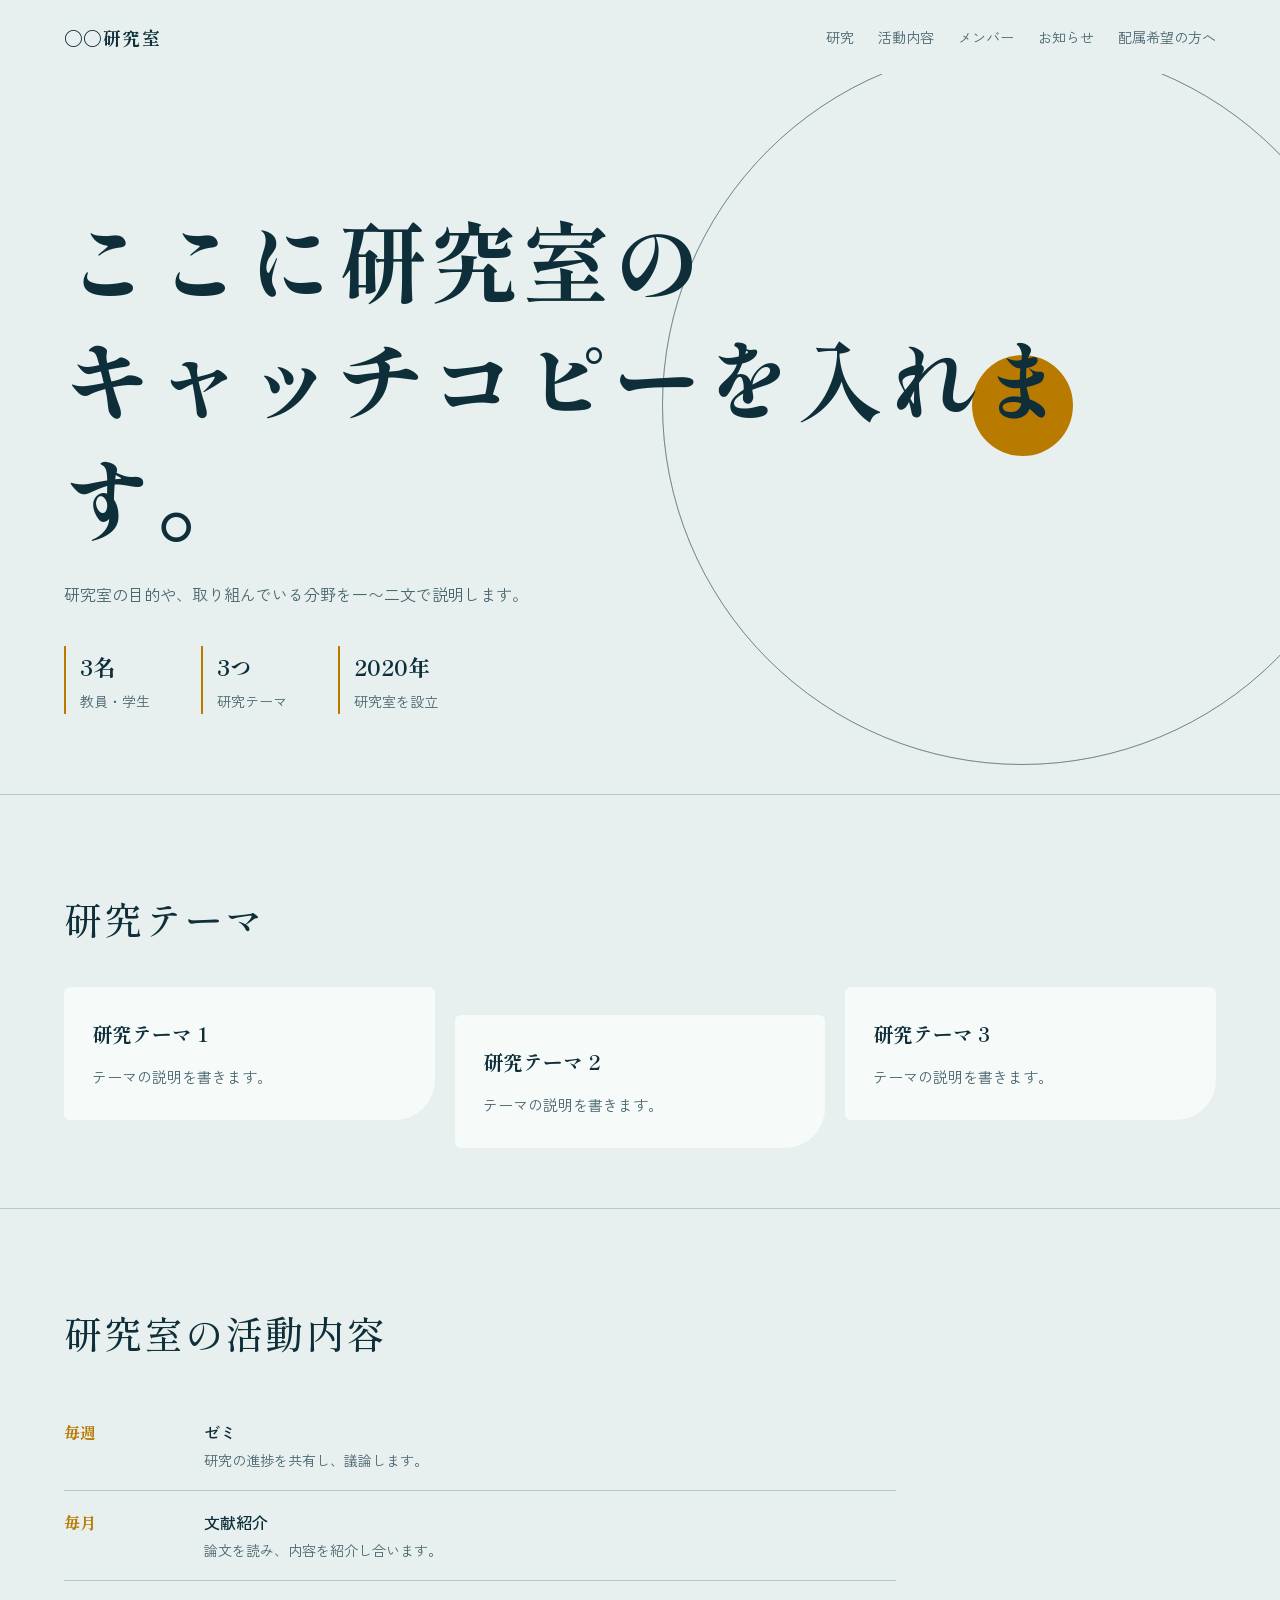
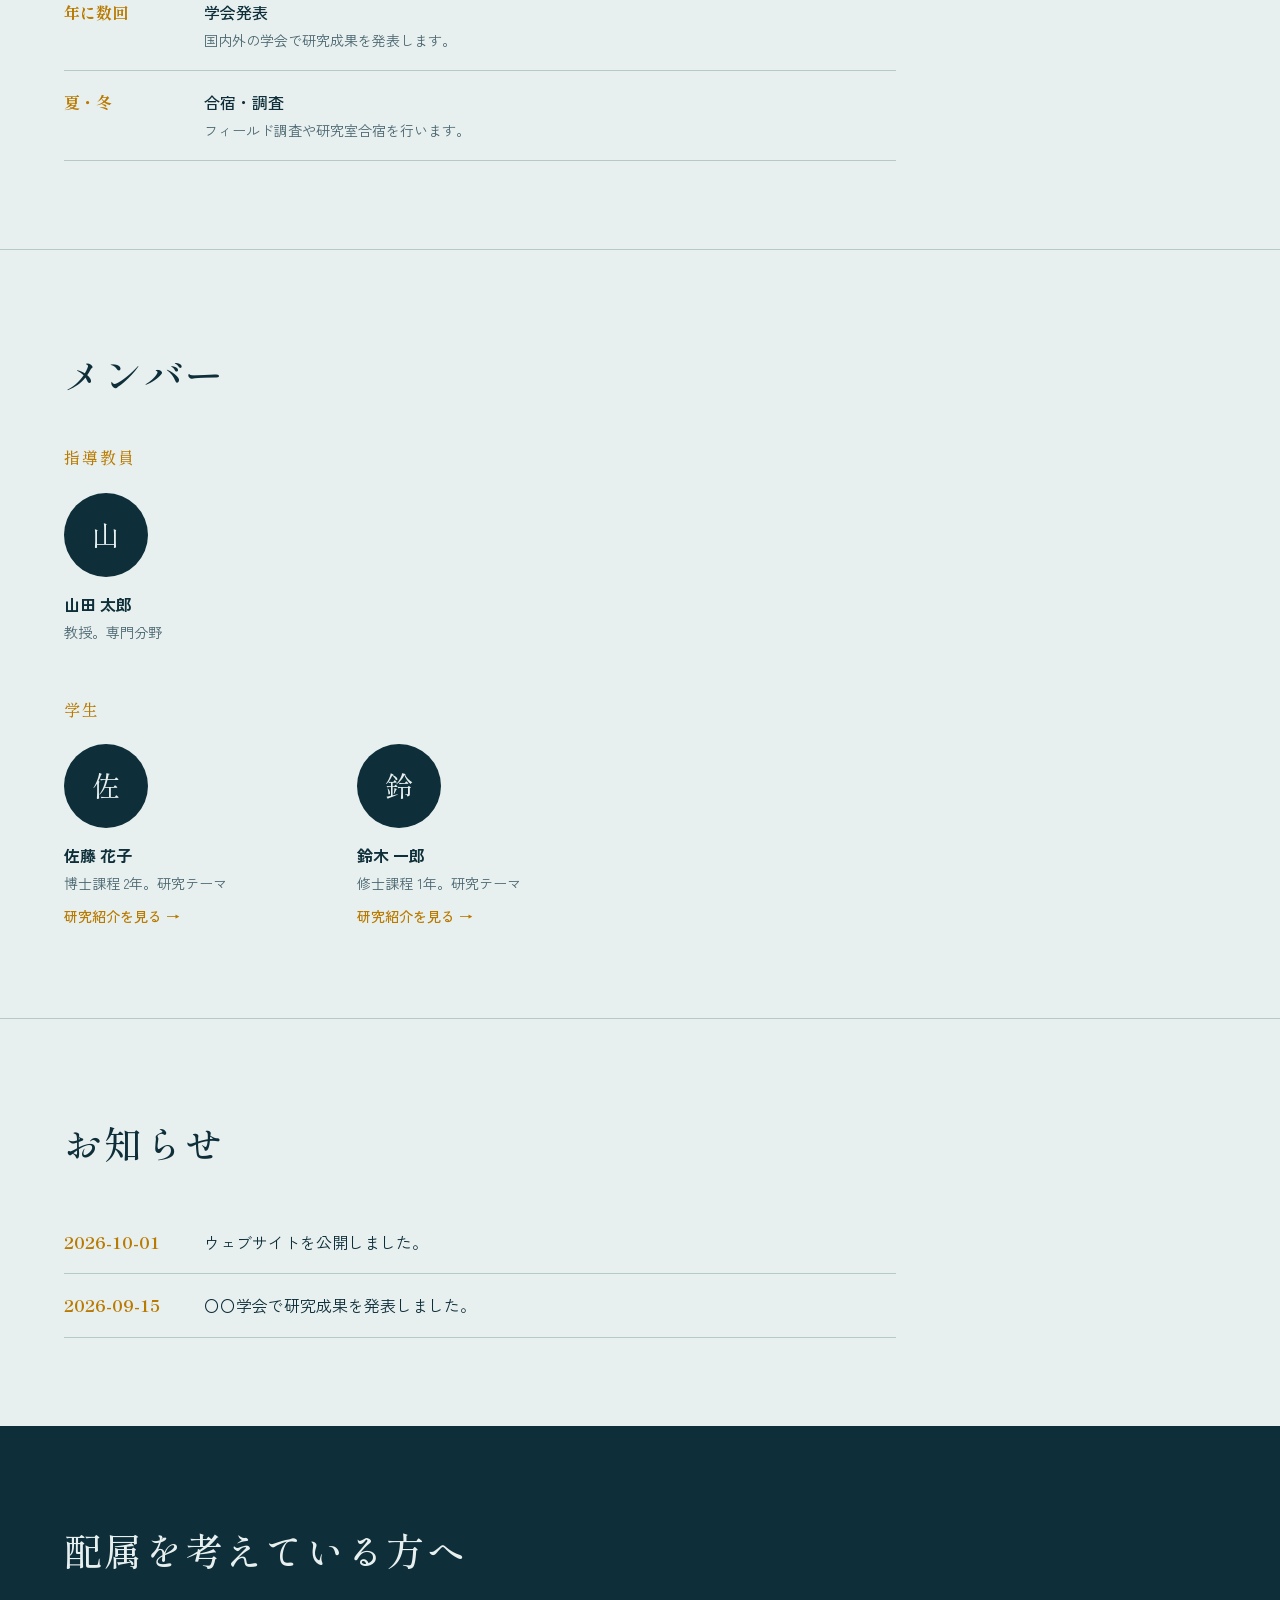
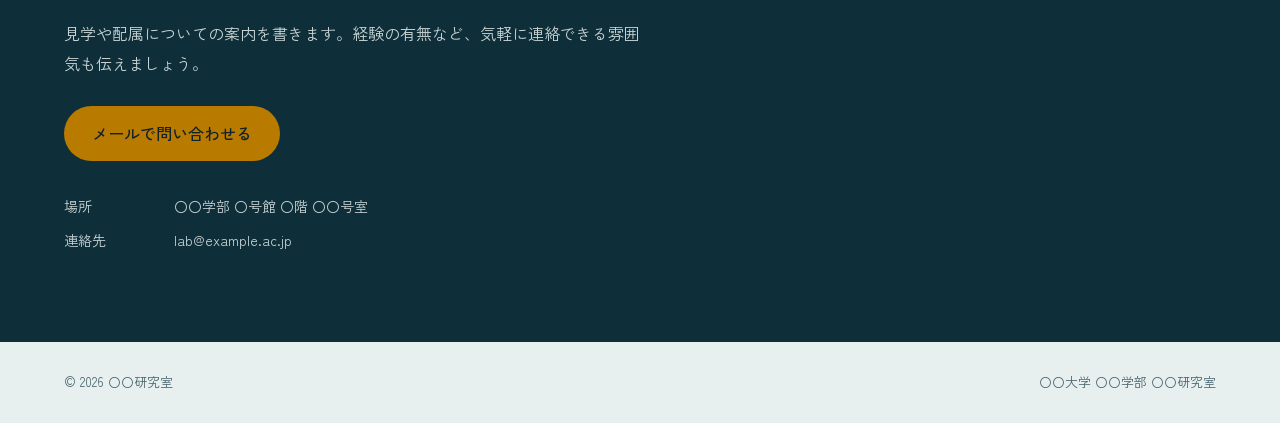
==== index.html @ 53544557 "Add files via upload" ====
<!DOCTYPE html>
<html lang="ja">
<head>
<meta charset="utf-8">
<meta name="viewport" content="width=device-width, initial-scale=1, viewport-fit=cover">
<title>研究紹介</title>
<link rel="stylesheet" href="https://fonts.googleapis.com/css2?family=Shippori+Mincho:wght@500;800&family=Zen+Kaku+Gothic+New:wght@400;500&display=swap">
<link rel="stylesheet" href="style.css">
</head>
<body>
<nav id="site-nav"></nav>
<main id="main"></main>
<footer id="site-footer"></footer>
<script src="site.js"></script>
<script>
/* =====================================================
   トップページの内容。ここを編集してください
   （文中の \n は改行になります）
   ===================================================== */
const HOME = {
  hero: {
    title: "ここに研究室の\nキャッチコピーを入れます。",
    text: "研究室の目的や、取り組んでいる分野を一〜二文で説明します。",
    facts: [   // 数字などの一言紹介（不要なら削除）
      { value: "3名",   label: "教員・学生" },
      { value: "3つ",   label: "研究テーマ" },
      { value: "2020年", label: "研究室を設立" }
    ]
  },

  themes: {
    title: "研究テーマ",
    items: [
      { title: "研究テーマ 1", text: "テーマの説明を書きます。" },
      { title: "研究テーマ 2", text: "テーマの説明を書きます。" },
      { title: "研究テーマ 3", text: "テーマの説明を書きます。" }
    ]
  },

  activities: {
    title: "研究室の活動内容",
    items: [   // when: 頻度や時期 / title: 活動名 / text: 説明（項目は自由に増減できます）
      { when: "毎週",     title: "ゼミ",         text: "研究の進捗を共有し、議論します。" },
      { when: "毎月",     title: "文献紹介",     text: "論文を読み、内容を紹介し合います。" },
      { when: "年に数回", title: "学会発表",     text: "国内外の学会で研究成果を発表します。" },
      { when: "夏・冬",   title: "合宿・調査",   text: "フィールド調査や研究室合宿を行います。" }
    ]
  },

  members: {
    title: "メンバー",
    // 指導教員（研究紹介ページへのリンクなし）
    advisorLabel: "指導教員",
    advisor: { name: "山田 太郎", role: "教授。専門分野", photo: "" },
    // 学生（href の研究紹介ページへ移動できます）
    studentsLabel: "学生",
    students: [
      { name: "佐藤 花子", role: "博士課程 2年。研究テーマ", href: "researcher-1.html", photo: "" },
      { name: "鈴木 一郎", role: "修士課程 1年。研究テーマ", href: "researcher-2.html", photo: "" }
    ]
  },

  newsTitle: "お知らせ",
  news: [
    { date: "2026-10-01", text: "ウェブサイトを公開しました。" },
    { date: "2026-09-15", text: "〇〇学会で研究成果を発表しました。" }
  ],

  join: {
    title: "配属を考えている方へ",
    text: "見学や配属についての案内を書きます。経験の有無など、気軽に連絡できる雰囲気も伝えましょう。",
    button: "メールで問い合わせる",
    email: "lab@example.ac.jp",
    info: [
      { label: "場所",   value: "〇〇学部 〇号館 〇階 〇〇号室" },
      { label: "連絡先", value: "lab@example.ac.jp" }
    ]
  }
};

renderChrome("");
const H = HOME, M = H.members;
const person = (p, link) => el(link ? "a" : "div", link ? { className: "person", href: p.href } : { className: "person" }, [
  avatar(p),
  el("b", { textContent: p.name }),
  p.role,
  link ? el("span", { className: "go", textContent: "研究紹介を見る →" }) : ""
].filter(Boolean));

$("main").append(
  el("header", { className: "hero" }, [
    ripples(),
    el("h1", {}, br(H.hero.title)),
    el("p", { textContent: H.hero.text }),
    el("div", { className: "facts" }, H.hero.facts.map(f =>
      el("div", {}, [el("b", { textContent: f.value }), f.label])))
  ]),
  sec([h2(H.themes.title), el("div", { className: "themes" }, H.themes.items.map(t =>
    el("article", { className: "theme" }, [el("h3", { textContent: t.title }), el("p", { textContent: t.text })])))],
    { id: "research" }),
  sec([h2(H.activities.title), el("ul", { className: "pubs news" }, H.activities.items.map(a =>
    el("li", {}, [
      el("span", { className: "year", textContent: a.when }),
      el("div", {}, [el("b", { textContent: a.title }), a.text ? el("span", { className: "note", textContent: a.text }) : ""])
    ])))],
    { id: "activities" }),
  sec([
    h2(M.title),
    el("h3", { className: "group", textContent: M.advisorLabel }),
    el("div", { className: "people" }, person(M.advisor, false)),
    el("h3", { className: "group", textContent: M.studentsLabel }),
    el("div", { className: "people" }, M.students.map(s => person(s, true)))
  ], { id: "members" }),
  sec([h2(H.newsTitle), el("ul", { className: "pubs news" }, H.news.map(n =>
    el("li", {}, [el("time", { textContent: n.date }), el("div", { textContent: n.text })])))],
    { id: "news" }),
  sec([
    h2(H.join.title),
    el("p", { textContent: H.join.text }),
    el("a", { className: "btn", href: `mailto:${H.join.email}`, textContent: H.join.button }),
    el("dl", {}, H.join.info.flatMap(i => [el("dt", { textContent: i.label }), el("dd", { textContent: i.value })]))
  ], { id: "join", className: "join" })
);
</script>
</body>
</html>
---- style.css ----
/* ===== デザイン設定：色とフォントはここで変更 ===== */
:root{
  --bg:#e8f0ef; --surface:#f6faf9; --ink:#0e2f3a; --muted:#4a6670; --line:#b5c9c7;
  --accent:#b97a00; --deep:#0e2f3a; --onDeep:#e8f0ef; --ring:rgba(14,47,58,.22);
  --serif:"Shippori Mincho","Hiragino Mincho ProN","Yu Mincho",serif;
  --sans:"Zen Kaku Gothic New","Hiragino Sans","Yu Gothic",sans-serif;
  color-scheme:light;
}
@media (prefers-color-scheme:dark){
  :root{--bg:#0a1d25;--surface:#10303b;--ink:#e3eeed;--muted:#97b2b8;--line:#244652;--accent:#f0b840;--deep:#05131a;--onDeep:#e3eeed;--ring:rgba(227,238,237,.2);color-scheme:dark}
}
*{box-sizing:border-box}
html{scroll-behavior:smooth;scroll-padding-top:8px}
body{margin:0;background:var(--bg);color:var(--ink);font-family:var(--sans);line-height:1.9;font-size:16px;-webkit-text-size-adjust:100%}
a{color:inherit}
:focus-visible{outline:2px solid var(--accent);outline-offset:3px}

/* nav */
nav{display:flex;justify-content:space-between;align-items:center;flex-wrap:wrap;gap:8px 24px;padding:20px clamp(20px,5vw,64px);position:relative;z-index:2}
nav .logo{font-family:var(--serif);font-weight:700;font-size:18px;letter-spacing:.08em;text-decoration:none}
nav div{display:flex;gap:24px;font-size:14px;flex-wrap:wrap}
nav div a{text-decoration:none;color:var(--muted)}
nav div a:hover,nav div a[aria-current]{color:var(--ink)}

/* hero */
.hero{position:relative;min-height:80vh;padding:40px clamp(20px,5vw,64px) 80px;display:flex;flex-direction:column;justify-content:flex-end;overflow:hidden}
.ripples{position:absolute;right:-8vw;top:46%;width:min(80vw,720px);aspect-ratio:1;transform:translateY(-50%)}
.ripples i{position:absolute;inset:0;margin:auto;border-radius:50%;border:1.5px solid var(--ring);animation:ring 9s ease-out infinite}
.ripples i:nth-child(2){animation-delay:-3s}
.ripples i:nth-child(3){animation-delay:-6s}
.ripples em{position:absolute;inset:0;margin:auto;width:14%;aspect-ratio:1;border-radius:50%;background:var(--accent)}
@keyframes ring{from{width:12%;height:12%;opacity:1}to{width:100%;height:100%;opacity:0}}
.hero h1{position:relative;font-family:var(--serif);font-weight:800;font-size:clamp(38px,7vw,88px);line-height:1.35;letter-spacing:.04em;margin:0 0 24px;max-width:12em}
.hero p{position:relative;max-width:34em;margin:0;color:var(--muted)}
.facts{display:flex;gap:clamp(20px,4vw,56px);flex-wrap:wrap;margin-top:36px;position:relative}
.facts div{border-left:2px solid var(--accent);padding-left:14px;font-size:14px;color:var(--muted)}
.facts b{display:block;font-family:var(--serif);font-size:22px;color:var(--ink)}

/* sections */
section{padding:88px clamp(20px,5vw,64px);border-top:1px solid var(--line)}
h2{font-family:var(--serif);font-weight:500;font-size:clamp(26px,3.4vw,38px);letter-spacing:.06em;margin:0 0 32px}
h3.group{font-family:var(--serif);font-weight:500;font-size:16px;letter-spacing:.12em;color:var(--accent);margin:0 0 20px}
h3.group:not(:first-of-type){margin-top:48px}
.text{max-width:52em}
.text p{max-width:40em;margin:0 0 1em}

.themes{display:grid;grid-template-columns:repeat(3,1fr);gap:20px}
.theme{background:var(--surface);padding:28px;border-radius:6px 6px 40px 6px}
.theme h3{font-family:var(--serif);font-size:20px;margin:0 0 10px}
.theme p{margin:0;color:var(--muted);font-size:15px}
.theme img{display:block;max-width:100%;margin-top:16px;border-radius:4px}
.themes .theme:nth-child(3n+2){transform:translateY(28px)}
.themes.one{grid-template-columns:1fr;max-width:44em}

.people{display:grid;grid-template-columns:repeat(auto-fill,minmax(220px,1fr));gap:28px 20px}
.person{font-size:14px;color:var(--muted);text-decoration:none;display:block}
.person .av{width:84px;height:84px;border-radius:50%;margin-bottom:12px;background:var(--deep);color:var(--onDeep);display:grid;place-items:center;font-family:var(--serif);font-size:28px;overflow:hidden}
.person .av img{width:100%;height:100%;object-fit:cover}
.person b{display:block;color:var(--ink);font-size:16px}
.person .go{display:inline-block;margin-top:6px;color:var(--accent);font-weight:500;transition:transform .2s}
a.person:hover b{text-decoration:underline;text-underline-offset:5px;text-decoration-thickness:1px}
a.person:hover .go{transform:translateX(6px)}
a.person:hover .av{background:var(--accent);color:var(--bg)}

ul.pubs{list-style:none;margin:0;padding:0;max-width:52em}
.pubs li{display:grid;grid-template-columns:5em 1fr;gap:12px;padding:16px 0;border-bottom:1px solid var(--line)}
.pubs.news li{grid-template-columns:8em 1fr}
.pubs time,.pubs .year{font-family:var(--serif);color:var(--accent);font-weight:800}
.pubs b{font-weight:500;color:var(--ink)}
.pubs span.note{display:block;color:var(--muted);font-size:14px}

.join{background:var(--deep);color:var(--onDeep);border-top:0}
.join p{max-width:36em;color:inherit;opacity:.85;margin:0 0 1em}
.join a.btn{display:inline-block;margin-top:12px;background:var(--accent);color:#10222a;text-decoration:none;font-weight:500;padding:12px 28px;border-radius:999px;transition:transform .2s}
.join a.btn:hover{transform:translateY(-2px)}
.join dl{display:grid;grid-template-columns:7em 1fr;gap:8px 12px;margin:32px 0 0;font-size:14px;opacity:.85}
.join dd{margin:0}
.join a{color:inherit}
.join a.btn{color:#10222a}

/* researcher page */
.hero.small{min-height:auto;padding:24px clamp(20px,5vw,64px) 72px;justify-content:flex-start}
.hero.small .ripples{top:50%;width:min(60vw,480px)}
.hero.small .av{position:relative;width:132px;height:132px;border-radius:50%;margin-bottom:24px;background:var(--deep);color:var(--onDeep);display:grid;place-items:center;font-family:var(--serif);font-size:44px;overflow:hidden}
 .figures{display:grid;grid-template-columns:repeat(2,1fr);gap:24px;margin-top:36px;max-width:52em}
.figures.one{grid-template-columns:1fr}
.figures figure{margin:0}
.text>figure{margin:32px 0}
.figures img,.text>figure img{display:block;width:100%;border-radius:4px}
.figures .ph,.text>figure .ph{aspect-ratio:4/3;display:grid;place-items:center;border:1px dashed var(--line);border-radius:4px;background:var(--surface);color:var(--muted);font-size:14px}
.figures figcaption,.text>figure figcaption{margin-top:8px;font-size:14px;color:var(--muted)}
.hero.small .av img{width:100%;height:100%;object-fit:cover}
.hero.small h1{font-size:clamp(34px,5.5vw,60px);margin-bottom:10px}
ul.tags{display:flex;flex-wrap:wrap;gap:8px 10px;list-style:none;margin:20px 0 0;padding:0;position:relative}
ul.tags li{border:1px solid var(--line);border-radius:999px;padding:0 14px;font-size:14px;color:var(--muted);background:var(--surface)}
.back{display:inline-block;margin-top:28px;font-size:14px}

footer{padding:28px clamp(20px,5vw,64px);color:var(--muted);font-size:13px;display:flex;justify-content:space-between;gap:12px;flex-wrap:wrap}

@media (max-width:760px){
  nav div{gap:14px}
  .themes{grid-template-columns:1fr}
  .themes .theme:nth-child(3n+2){transform:none}
  .people{grid-template-columns:1fr 1fr}
  .figures{grid-template-columns:1fr}
  .ripples{top:30%;right:-30vw;width:110vw}
  .hero.small .ripples{top:30%}
  .pubs li,.pubs.news li{grid-template-columns:1fr;gap:2px}
}
@media (prefers-reduced-motion:reduce){
  .ripples i{animation:none;width:60%;height:60%}
  .ripples i:nth-child(2){width:36%;height:36%}
  .ripples i:nth-child(3){width:84%;height:84%}
  html{scroll-behavior:auto}*{transition:none!important}
}
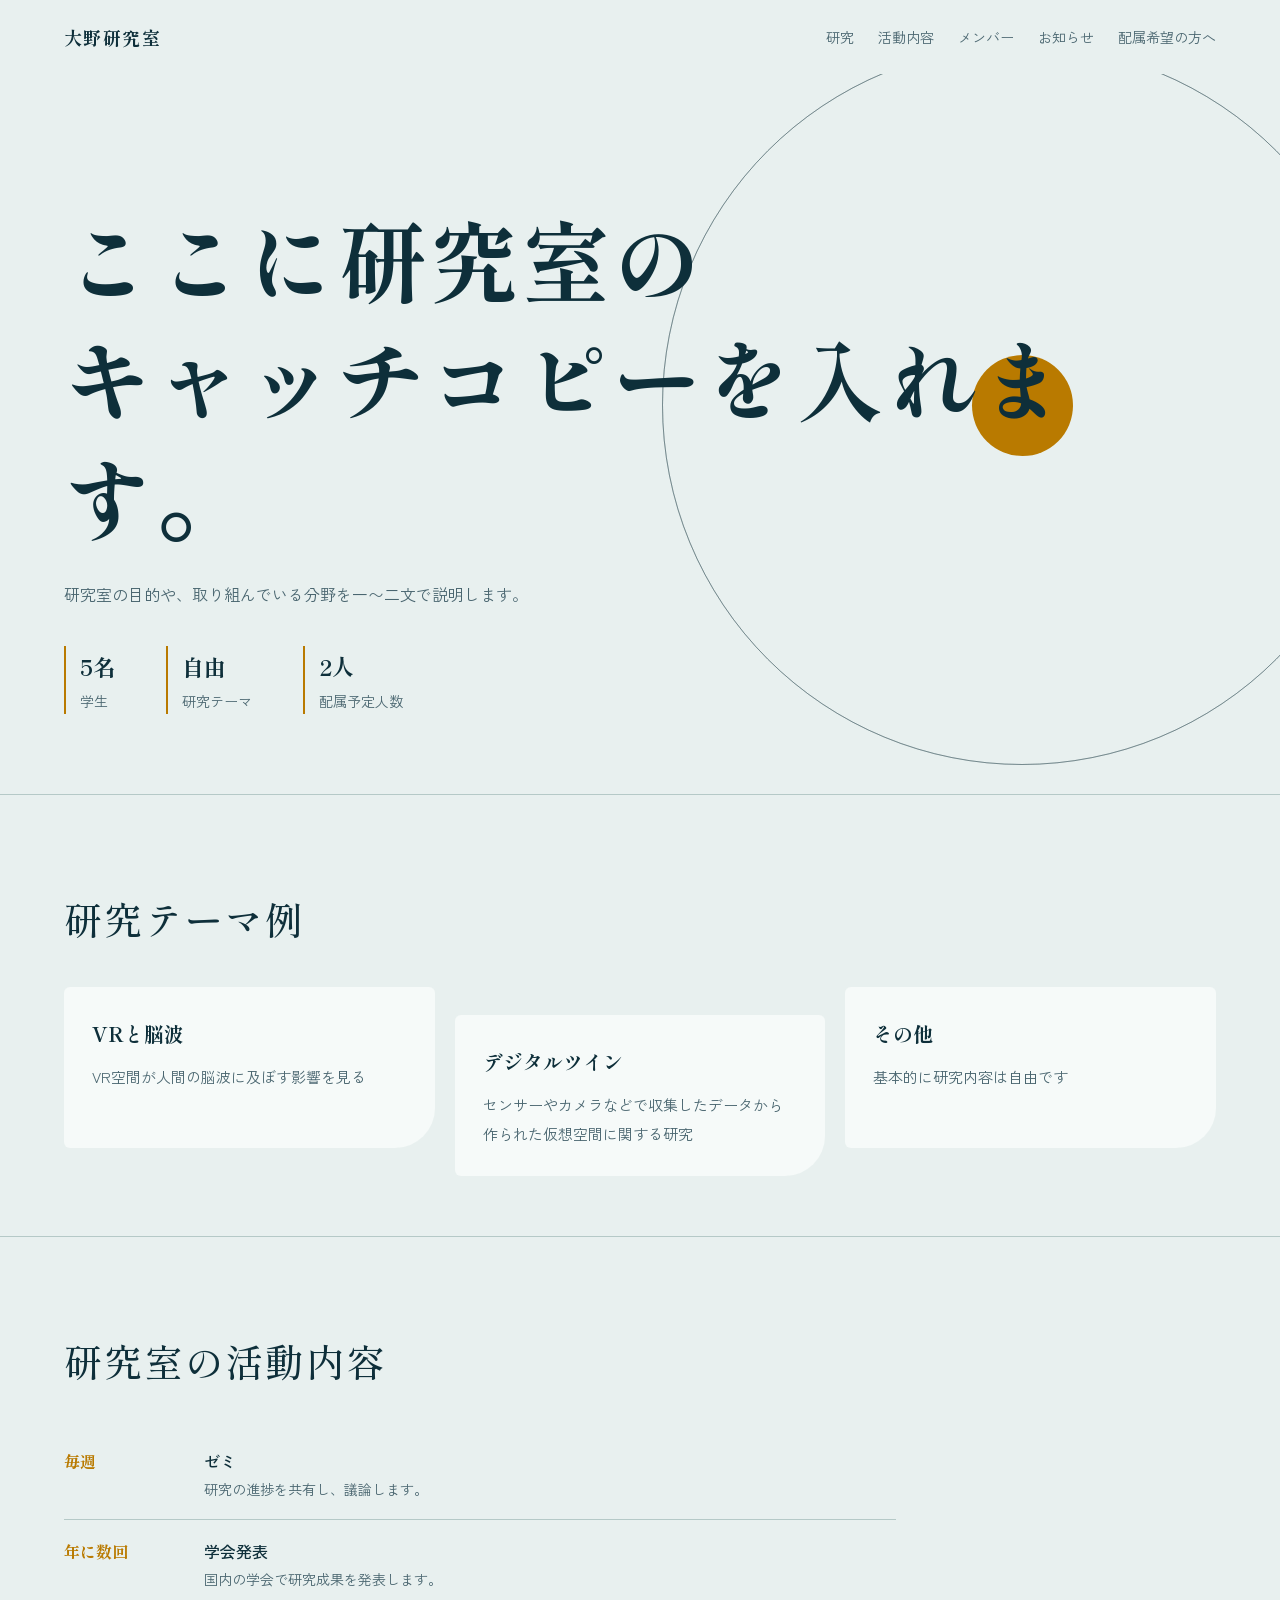
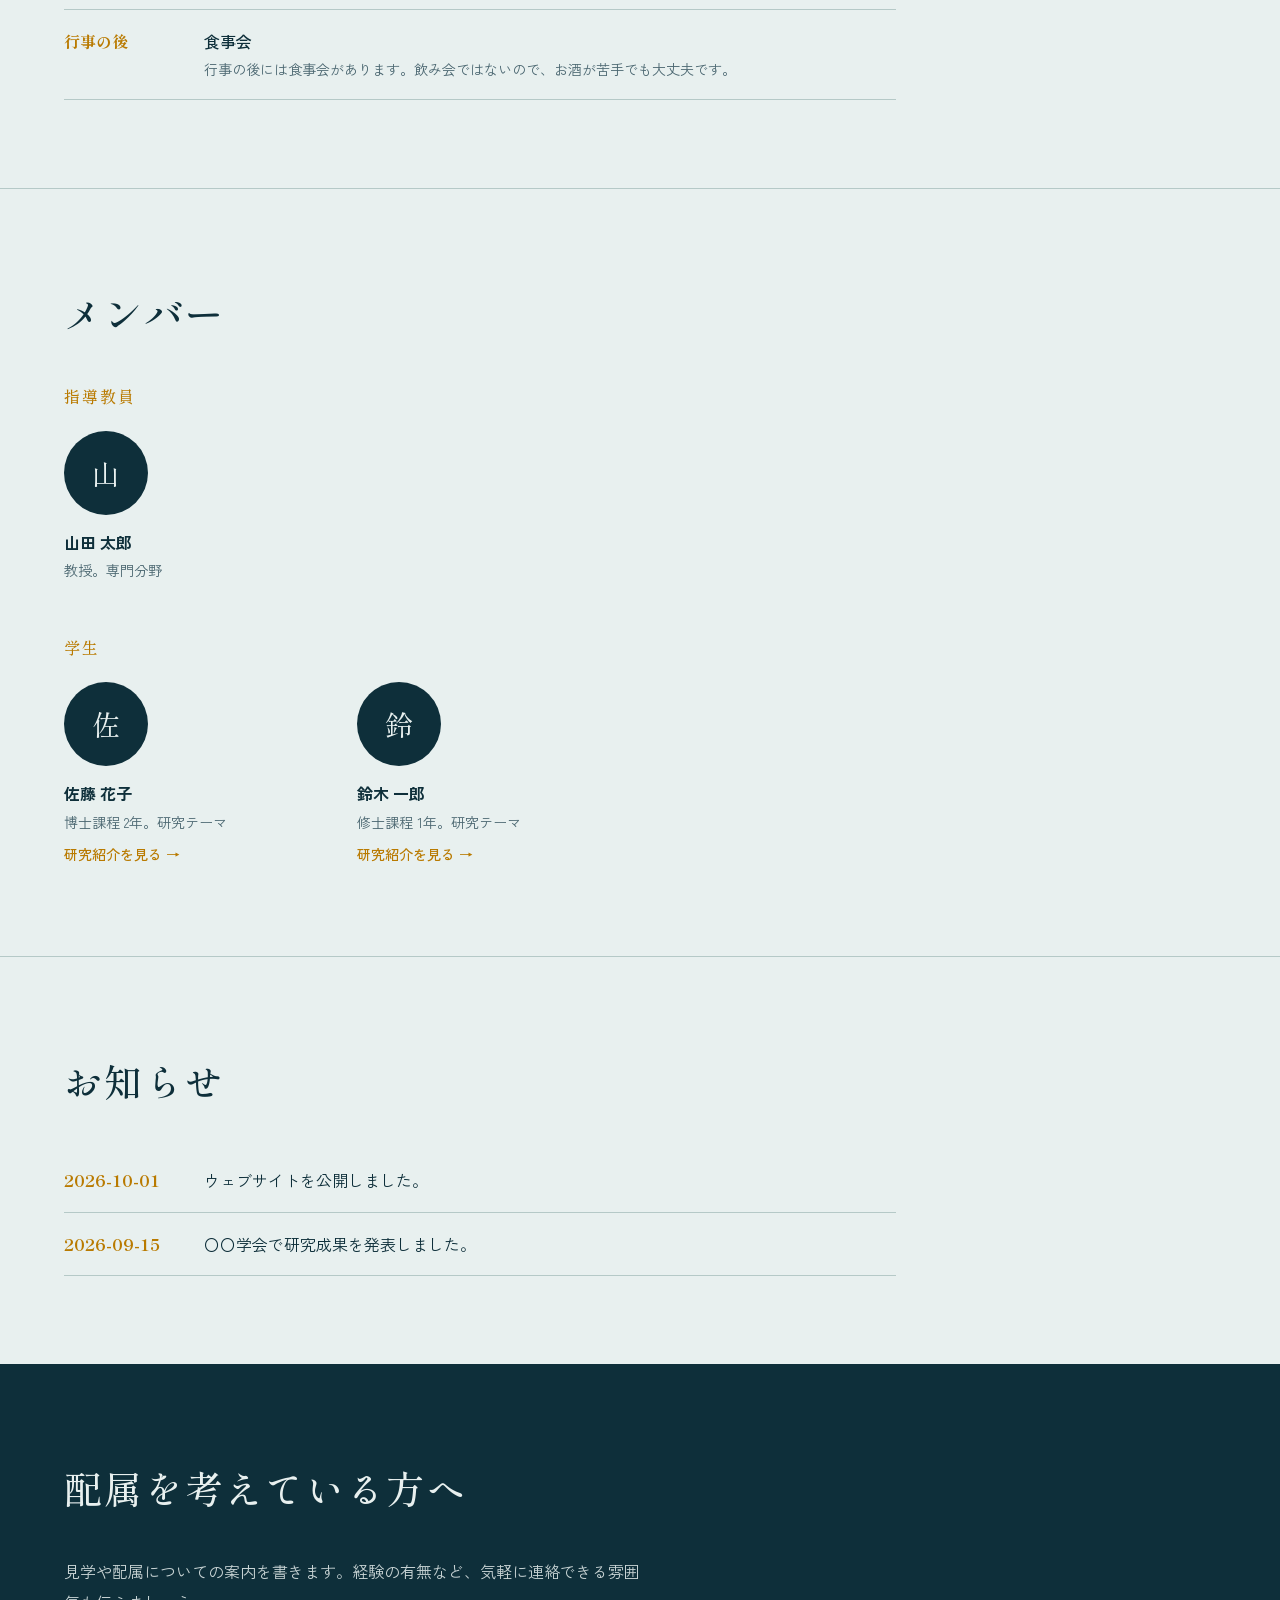
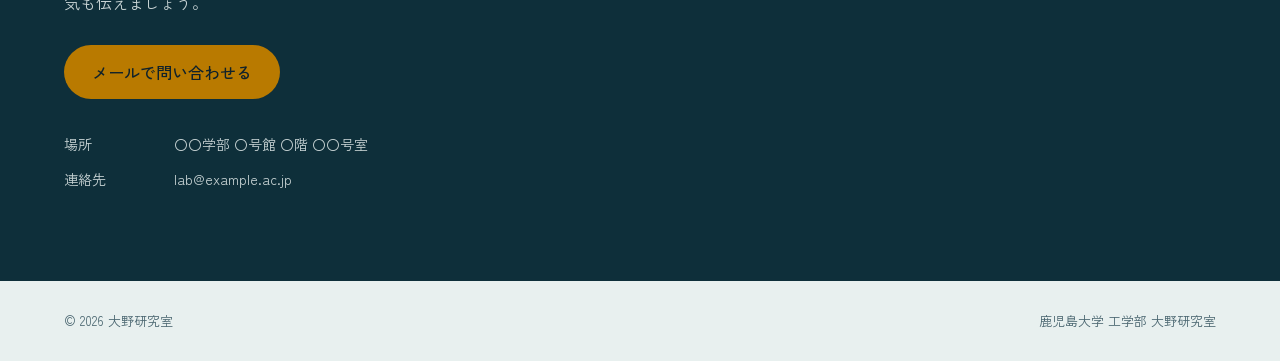
==== commit dd4d488c: "Update index.html" ====
--- a/index.html
+++ b/index.html
@@ -22,18 +22,18 @@
     title: "ここに研究室の\nキャッチコピーを入れます。",
     text: "研究室の目的や、取り組んでいる分野を一〜二文で説明します。",
     facts: [   // 数字などの一言紹介（不要なら削除）
-      { value: "3名",   label: "教員・学生" },
-      { value: "3つ",   label: "研究テーマ" },
-      { value: "2020年", label: "研究室を設立" }
+      { value: "5名",   label: "学生" },
+      { value: "自由",   label: "研究テーマ" },
+      { value: "2人", label: "配属予定人数" }
     ]
   },
 
   themes: {
-    title: "研究テーマ",
+    title: "研究テーマ例",
     items: [
-      { title: "研究テーマ 1", text: "テーマの説明を書きます。" },
-      { title: "研究テーマ 2", text: "テーマの説明を書きます。" },
-      { title: "研究テーマ 3", text: "テーマの説明を書きます。" }
+      { title: "VRと脳波", text: "VR空間が人間の脳波に及ぼす影響を見る" },
+      { title: "デジタルツイン", text: "センサーやカメラなどで収集したデータから作られた仮想空間に関する研究" },
+      { title: "その他", text: "基本的に研究内容は自由です" }
     ]
   },
 
@@ -41,9 +41,8 @@
     title: "研究室の活動内容",
     items: [   // when: 頻度や時期 / title: 活動名 / text: 説明（項目は自由に増減できます）
       { when: "毎週",     title: "ゼミ",         text: "研究の進捗を共有し、議論します。" },
-      { when: "毎月",     title: "文献紹介",     text: "論文を読み、内容を紹介し合います。" },
-      { when: "年に数回", title: "学会発表",     text: "国内外の学会で研究成果を発表します。" },
-      { when: "夏・冬",   title: "合宿・調査",   text: "フィールド調査や研究室合宿を行います。" }
+      { when: "年に数回", title: "学会発表",     text: "国内の学会で研究成果を発表します。" },
+      { when: "行事の後",   title: "食事会",   text: "行事の後には食事会があります。飲み会ではないので、お酒が苦手でも大丈夫です。" }
     ]
   },
 
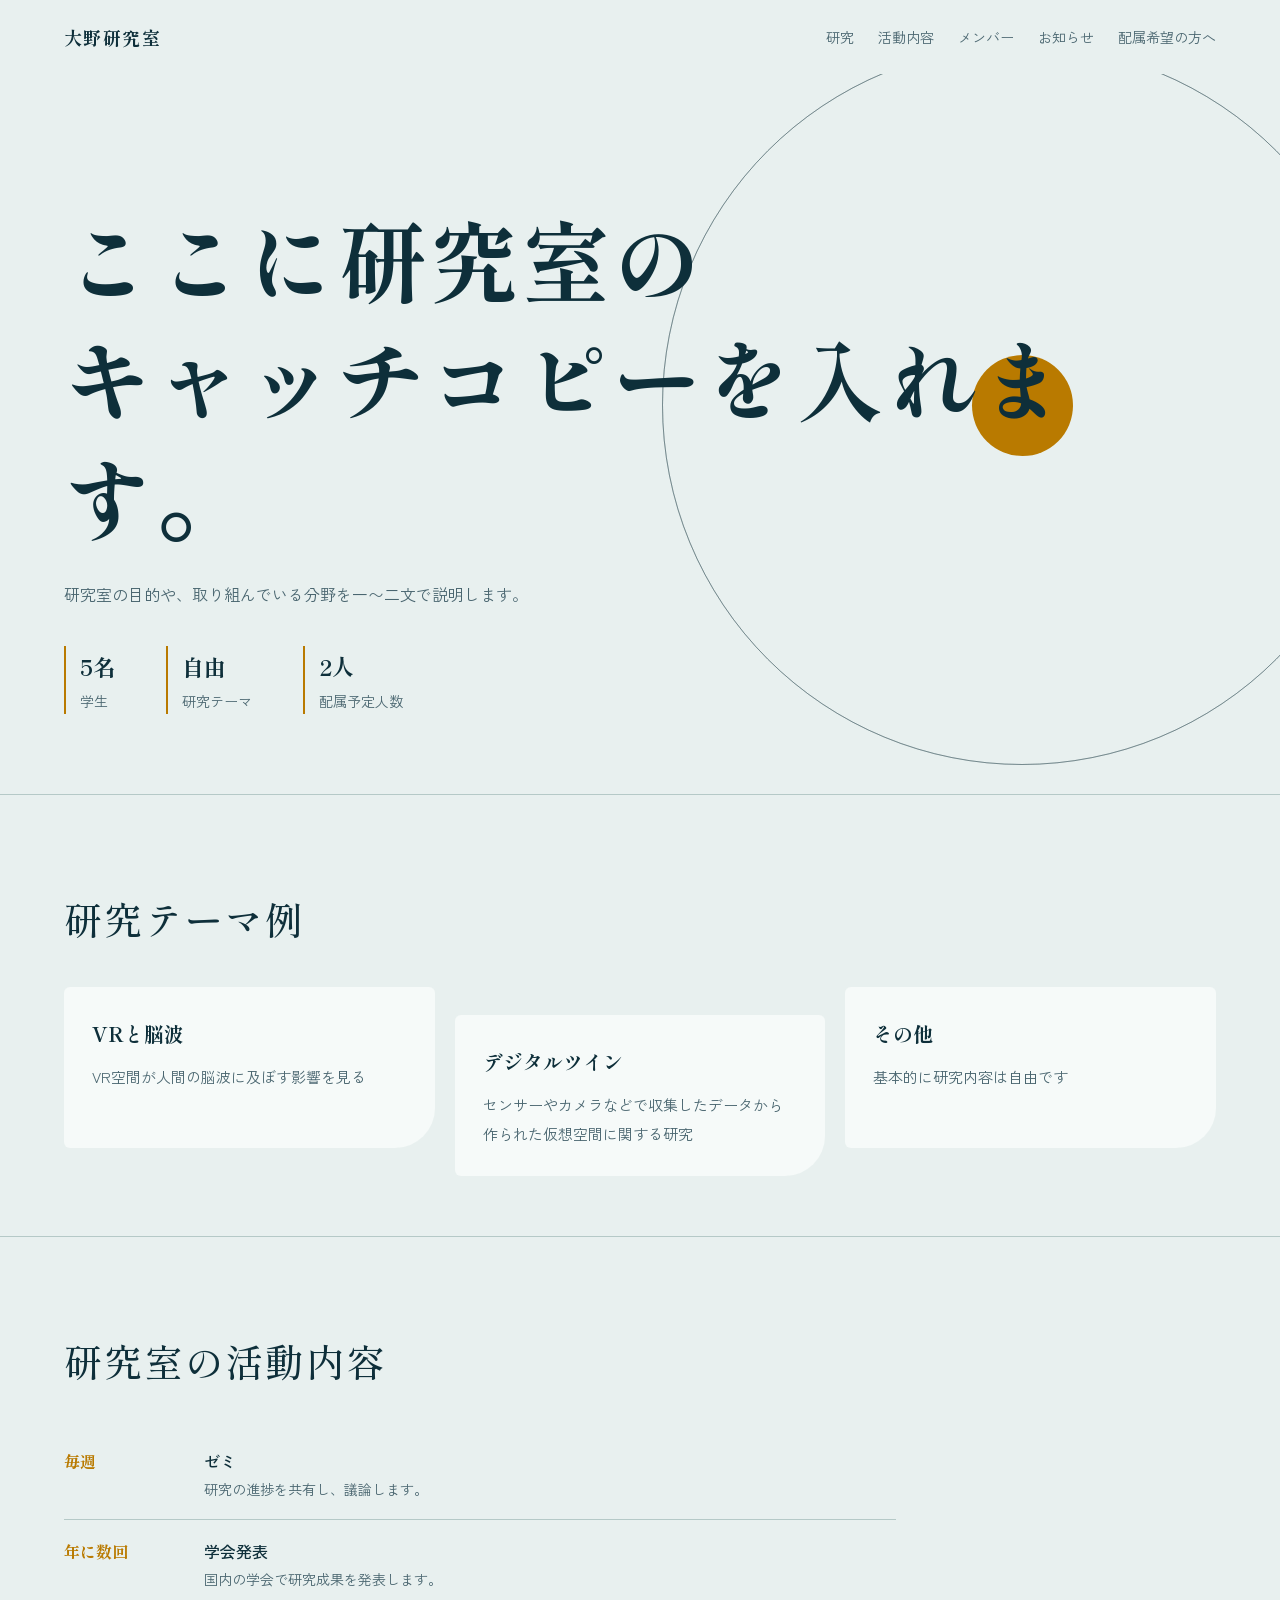
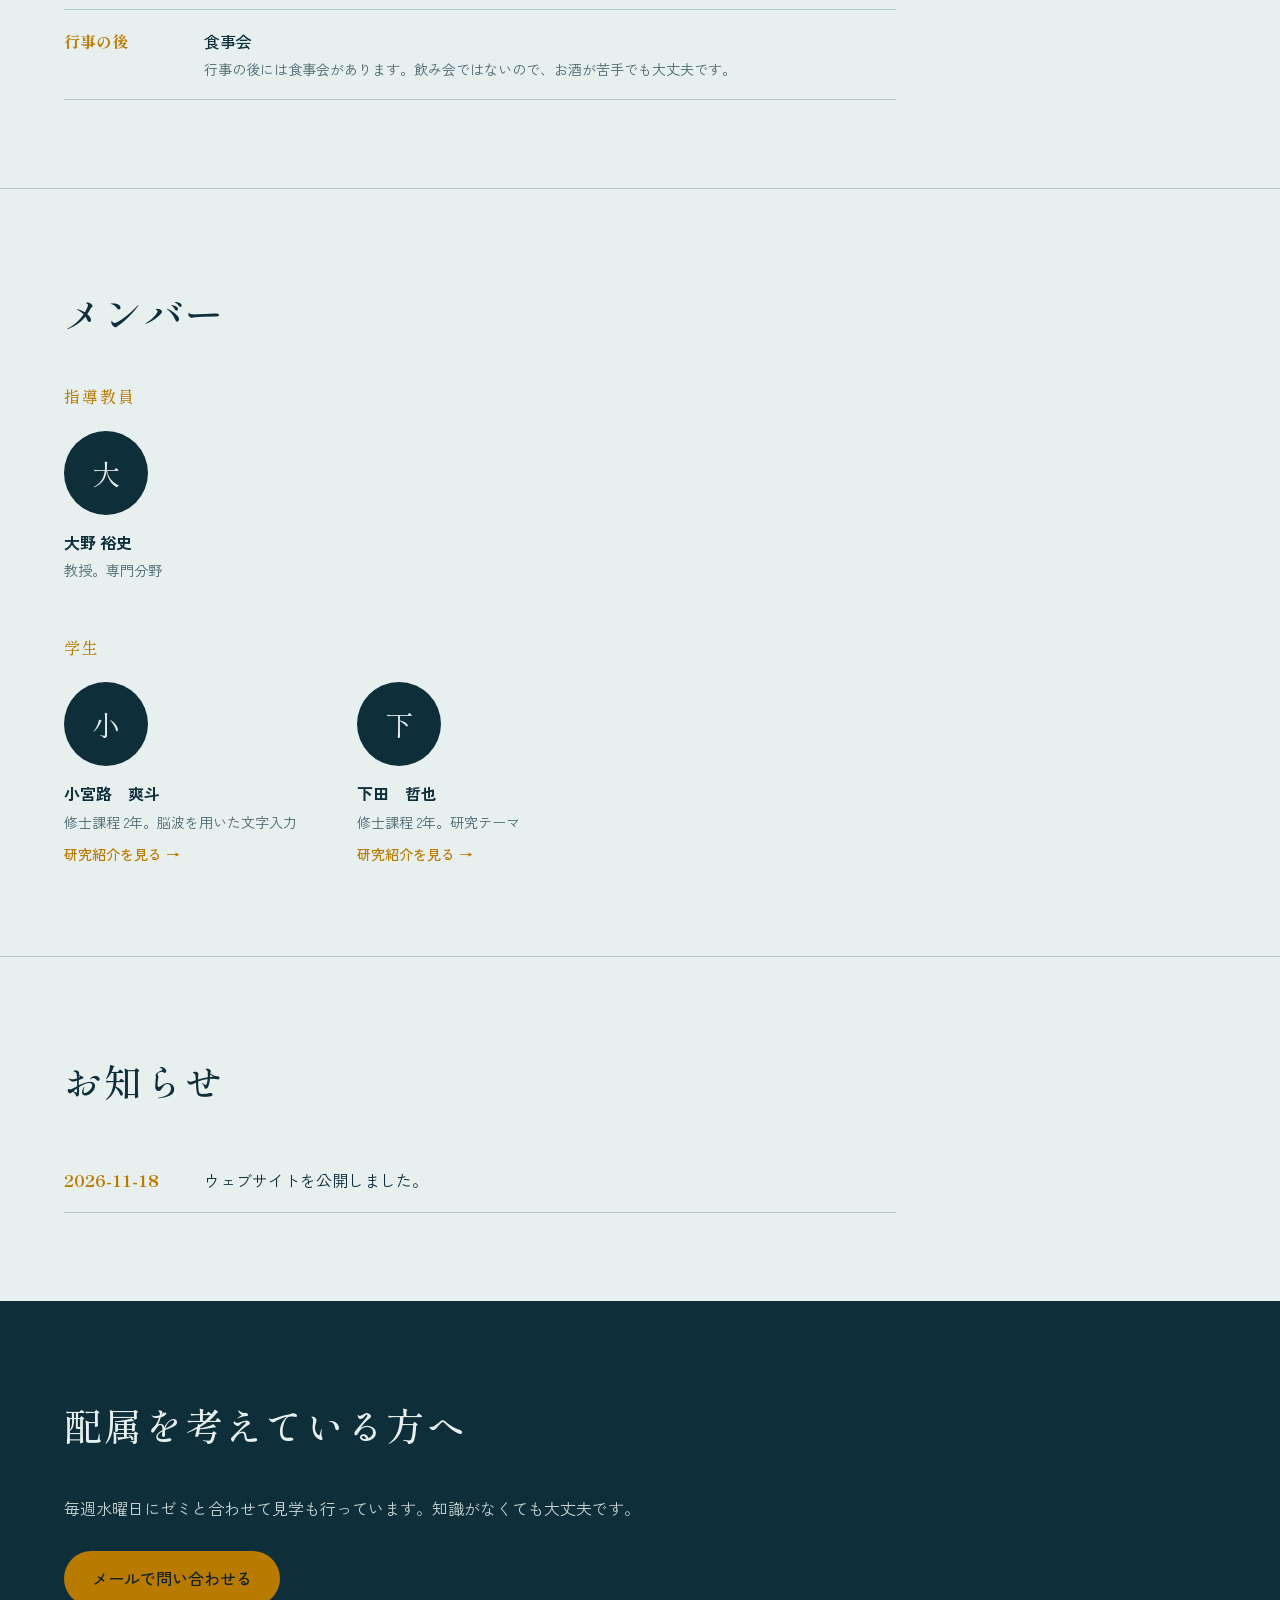
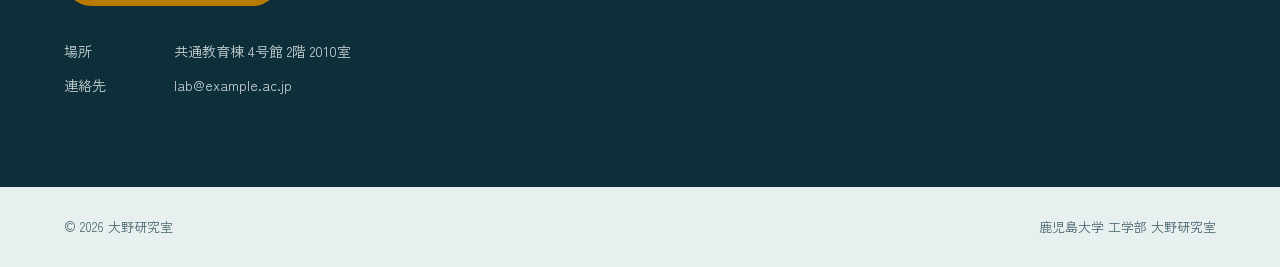
==== commit 19bc29e8: "Update index.html" ====
--- a/index.html
+++ b/index.html
@@ -50,28 +50,27 @@
     title: "メンバー",
     // 指導教員（研究紹介ページへのリンクなし）
     advisorLabel: "指導教員",
-    advisor: { name: "山田 太郎", role: "教授。専門分野", photo: "" },
+    advisor: { name: "大野 裕史", role: "教授。専門分野", photo: "" },
     // 学生（href の研究紹介ページへ移動できます）
     studentsLabel: "学生",
     students: [
-      { name: "佐藤 花子", role: "博士課程 2年。研究テーマ", href: "researcher-1.html", photo: "" },
-      { name: "鈴木 一郎", role: "修士課程 1年。研究テーマ", href: "researcher-2.html", photo: "" }
+      { name: "小宮路　爽斗", role: "修士課程 2年。脳波を用いた文字入力", href: "researcher-1.html", photo: "" },
+      { name: "下田　哲也", role: "修士課程 2年。研究テーマ", href: "researcher-2.html", photo: "" }
     ]
   },
 
   newsTitle: "お知らせ",
   news: [
-    { date: "2026-10-01", text: "ウェブサイトを公開しました。" },
-    { date: "2026-09-15", text: "〇〇学会で研究成果を発表しました。" }
+    { date: "2026-11-18", text: "ウェブサイトを公開しました。" }
   ],
 
   join: {
     title: "配属を考えている方へ",
-    text: "見学や配属についての案内を書きます。経験の有無など、気軽に連絡できる雰囲気も伝えましょう。",
+    text: "毎週水曜日にゼミと合わせて見学も行っています。知識がなくても大丈夫です。",
     button: "メールで問い合わせる",
     email: "lab@example.ac.jp",
     info: [
-      { label: "場所",   value: "〇〇学部 〇号館 〇階 〇〇号室" },
+      { label: "場所",   value: "共通教育棟 4号館 2階 2010室" },
       { label: "連絡先", value: "lab@example.ac.jp" }
     ]
   }
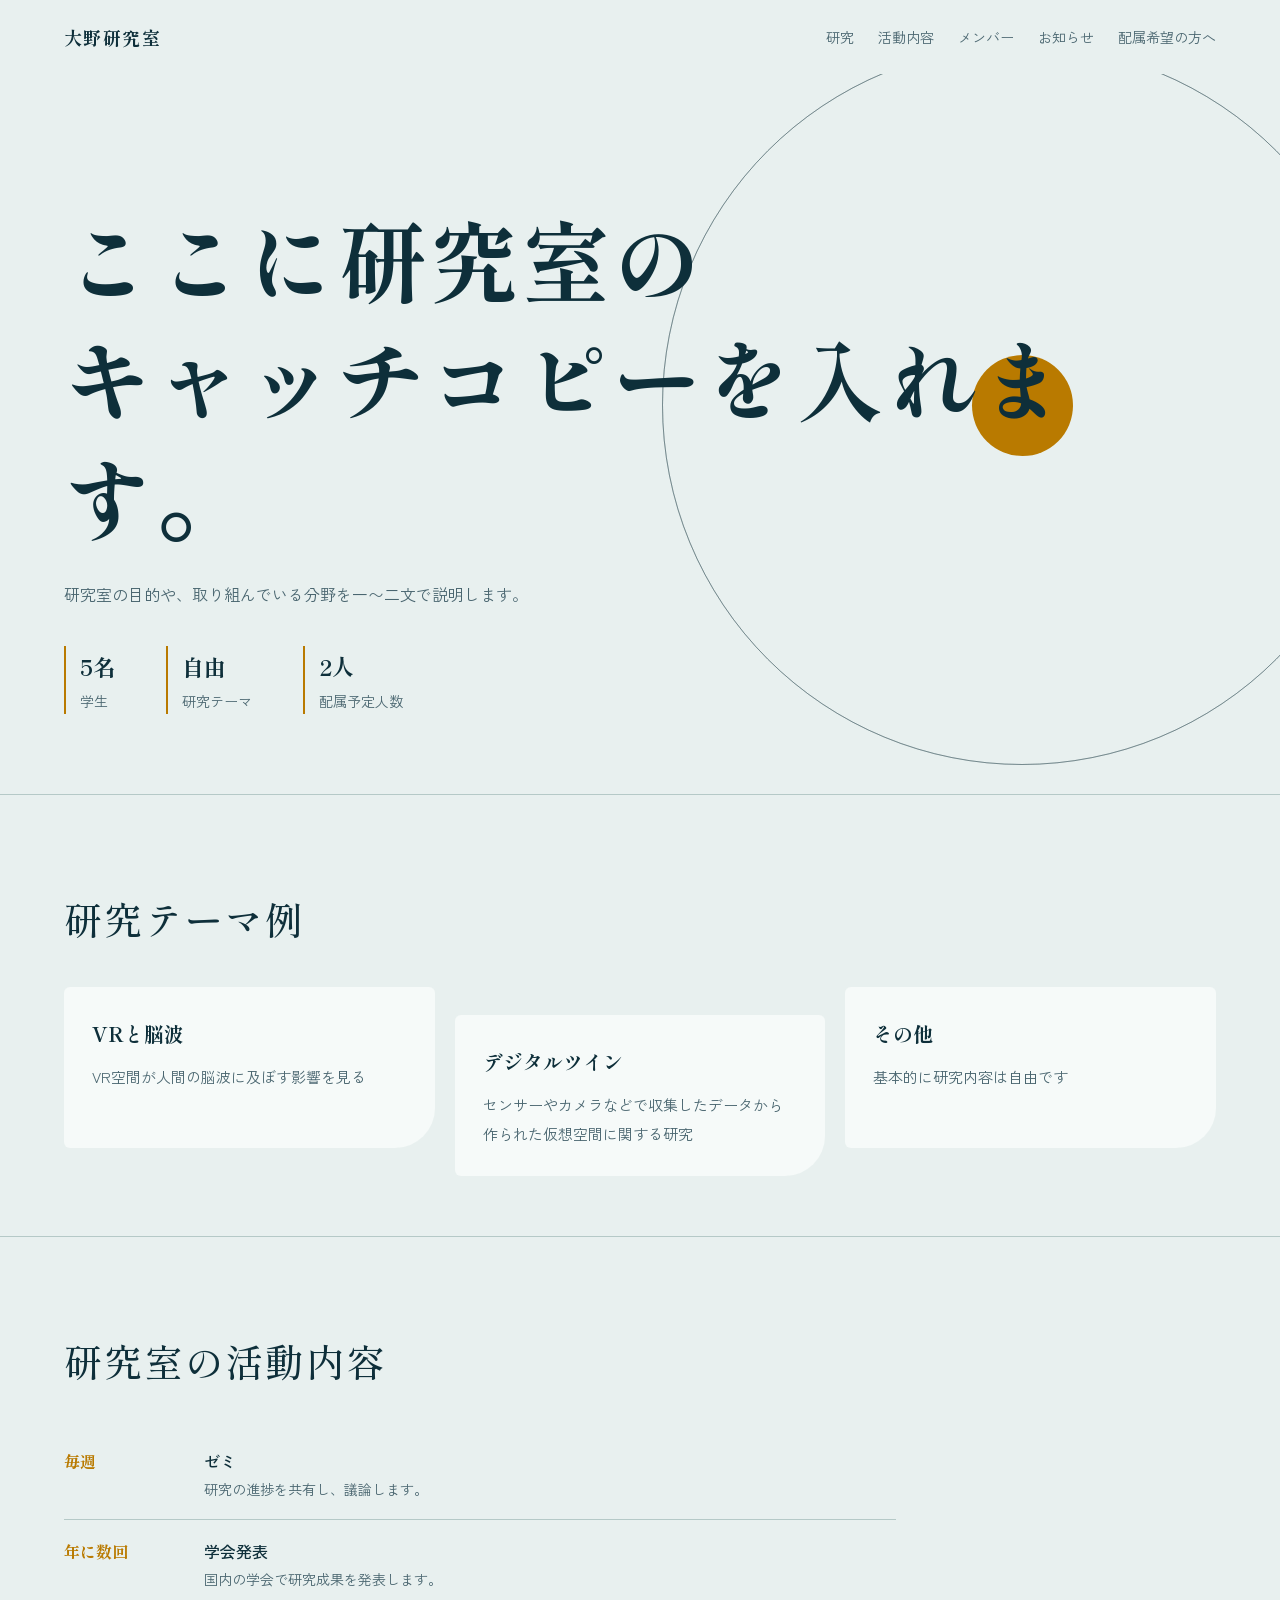
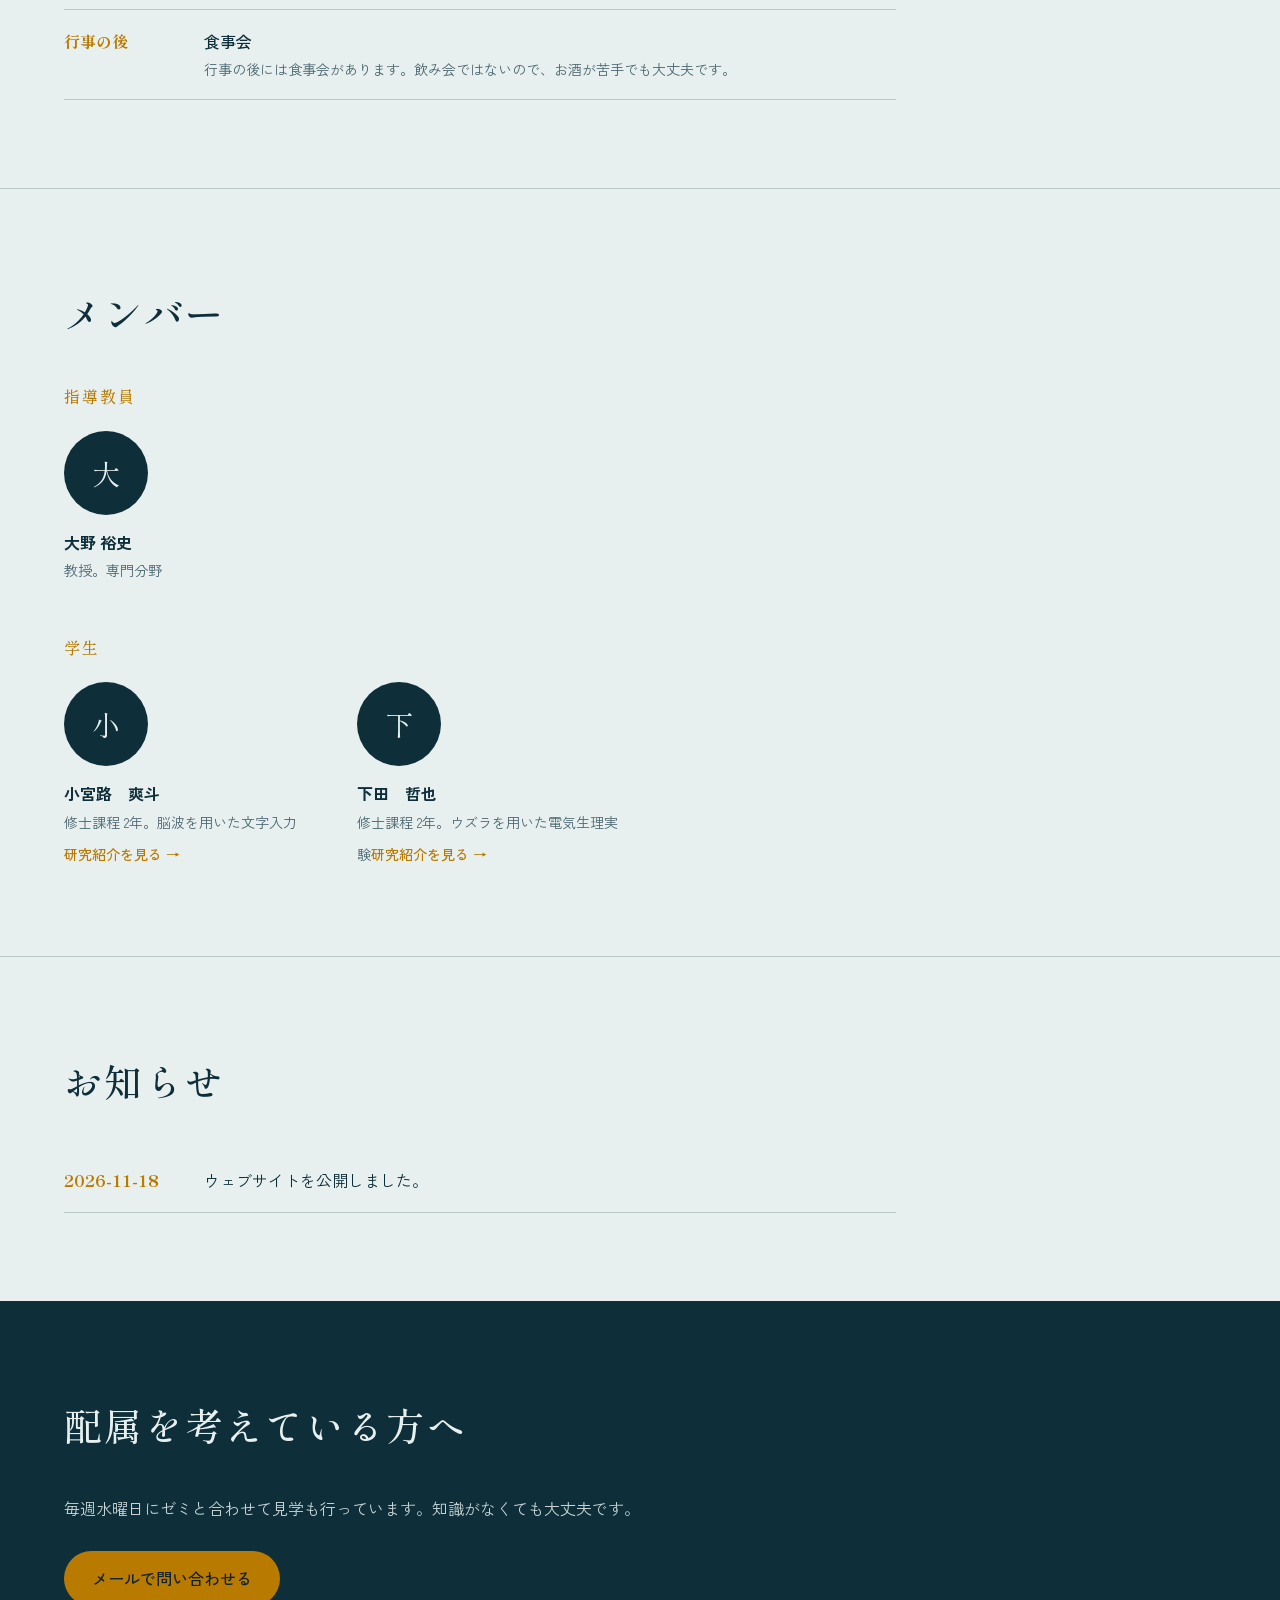
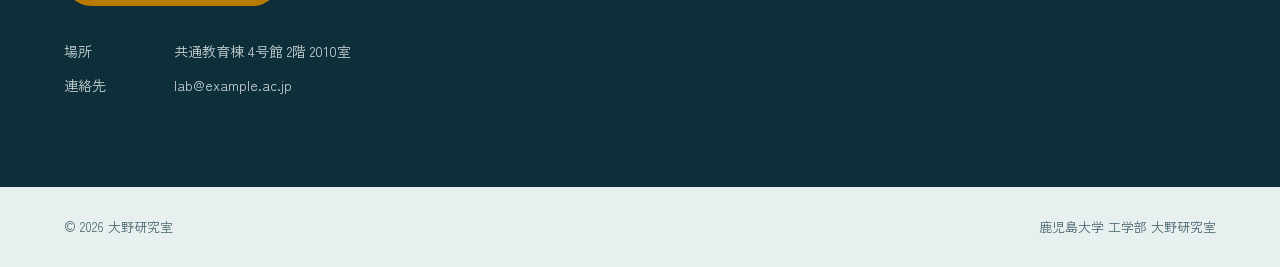
==== commit d7ca7e79: "Update index.html" ====
--- a/index.html
+++ b/index.html
@@ -55,7 +55,7 @@
     studentsLabel: "学生",
     students: [
       { name: "小宮路　爽斗", role: "修士課程 2年。脳波を用いた文字入力", href: "researcher-1.html", photo: "" },
-      { name: "下田　哲也", role: "修士課程 2年。研究テーマ", href: "researcher-2.html", photo: "" }
+      { name: "下田　哲也", role: "修士課程 2年。ウズラを用いた電気生理実験", href: "researcher-2.html", photo: "" }
     ]
   },
 
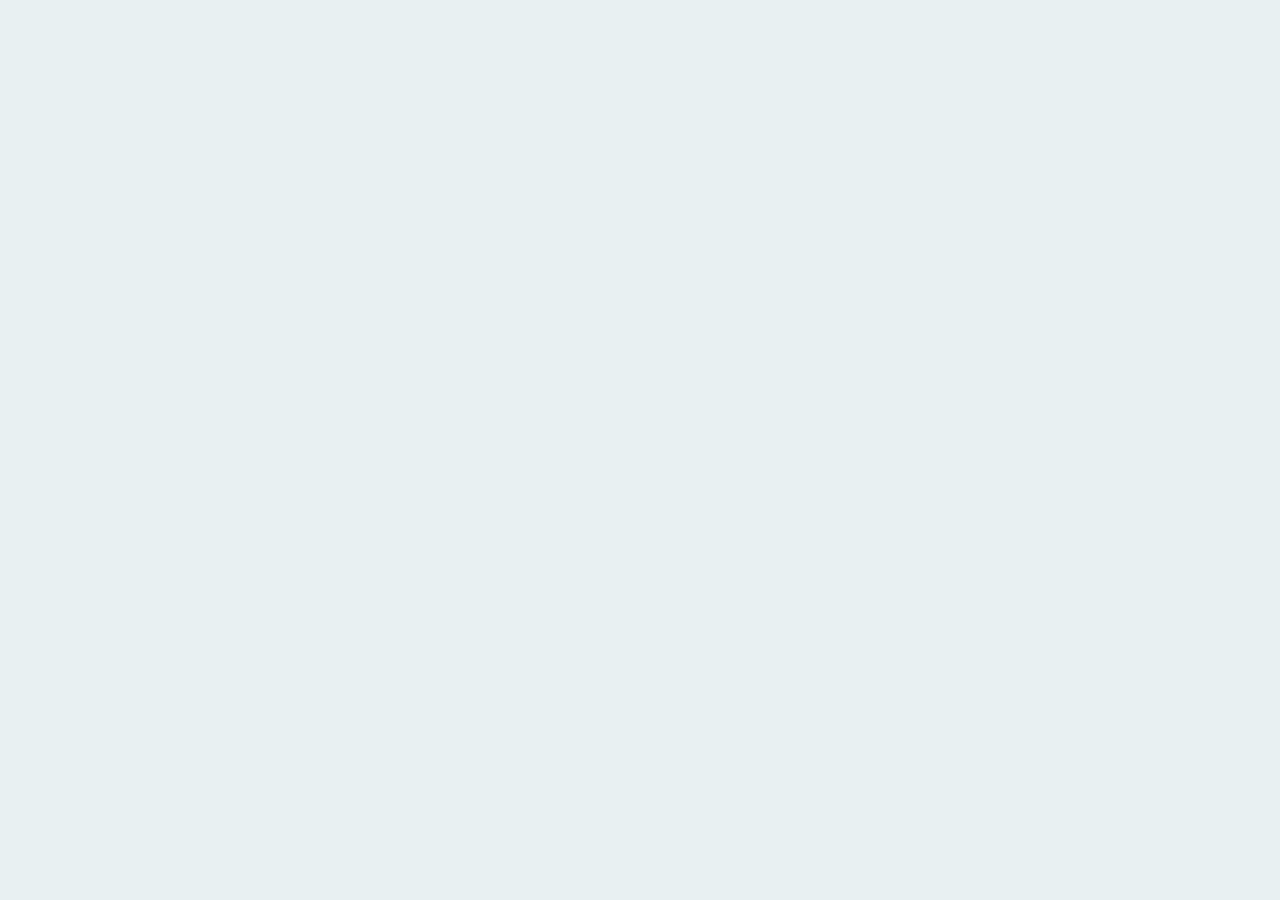
==== commit 09d7c5e8: "Update index.html" ====
--- a/index.html
+++ b/index.html
@@ -20,7 +20,7 @@
 const HOME = {
   hero: {
     title: "ここに研究室の\nキャッチコピーを入れます。",
-    text: "研究室の目的や、取り組んでいる分野を一〜二文で説明します。",
+    text: "text: "当研究室の特徴は『自由』と、良くも悪くも『放任主義』であることです。コアタイムはなく、週1回のゼミ以外は各自の裁量に任されています。脳波計（EEG）を応用した研究が多いですが、テーマは各々で設定し、先生と話し合いながら進めていきます。ある程度自走しないと後々苦しくなりますが、自分の『好きな研究』をゼロから設定してとことん追求できるのが最大の魅力です。",",
     facts: [   // 数字などの一言紹介（不要なら削除）
       { value: "5名",   label: "学生" },
       { value: "自由",   label: "研究テーマ" },
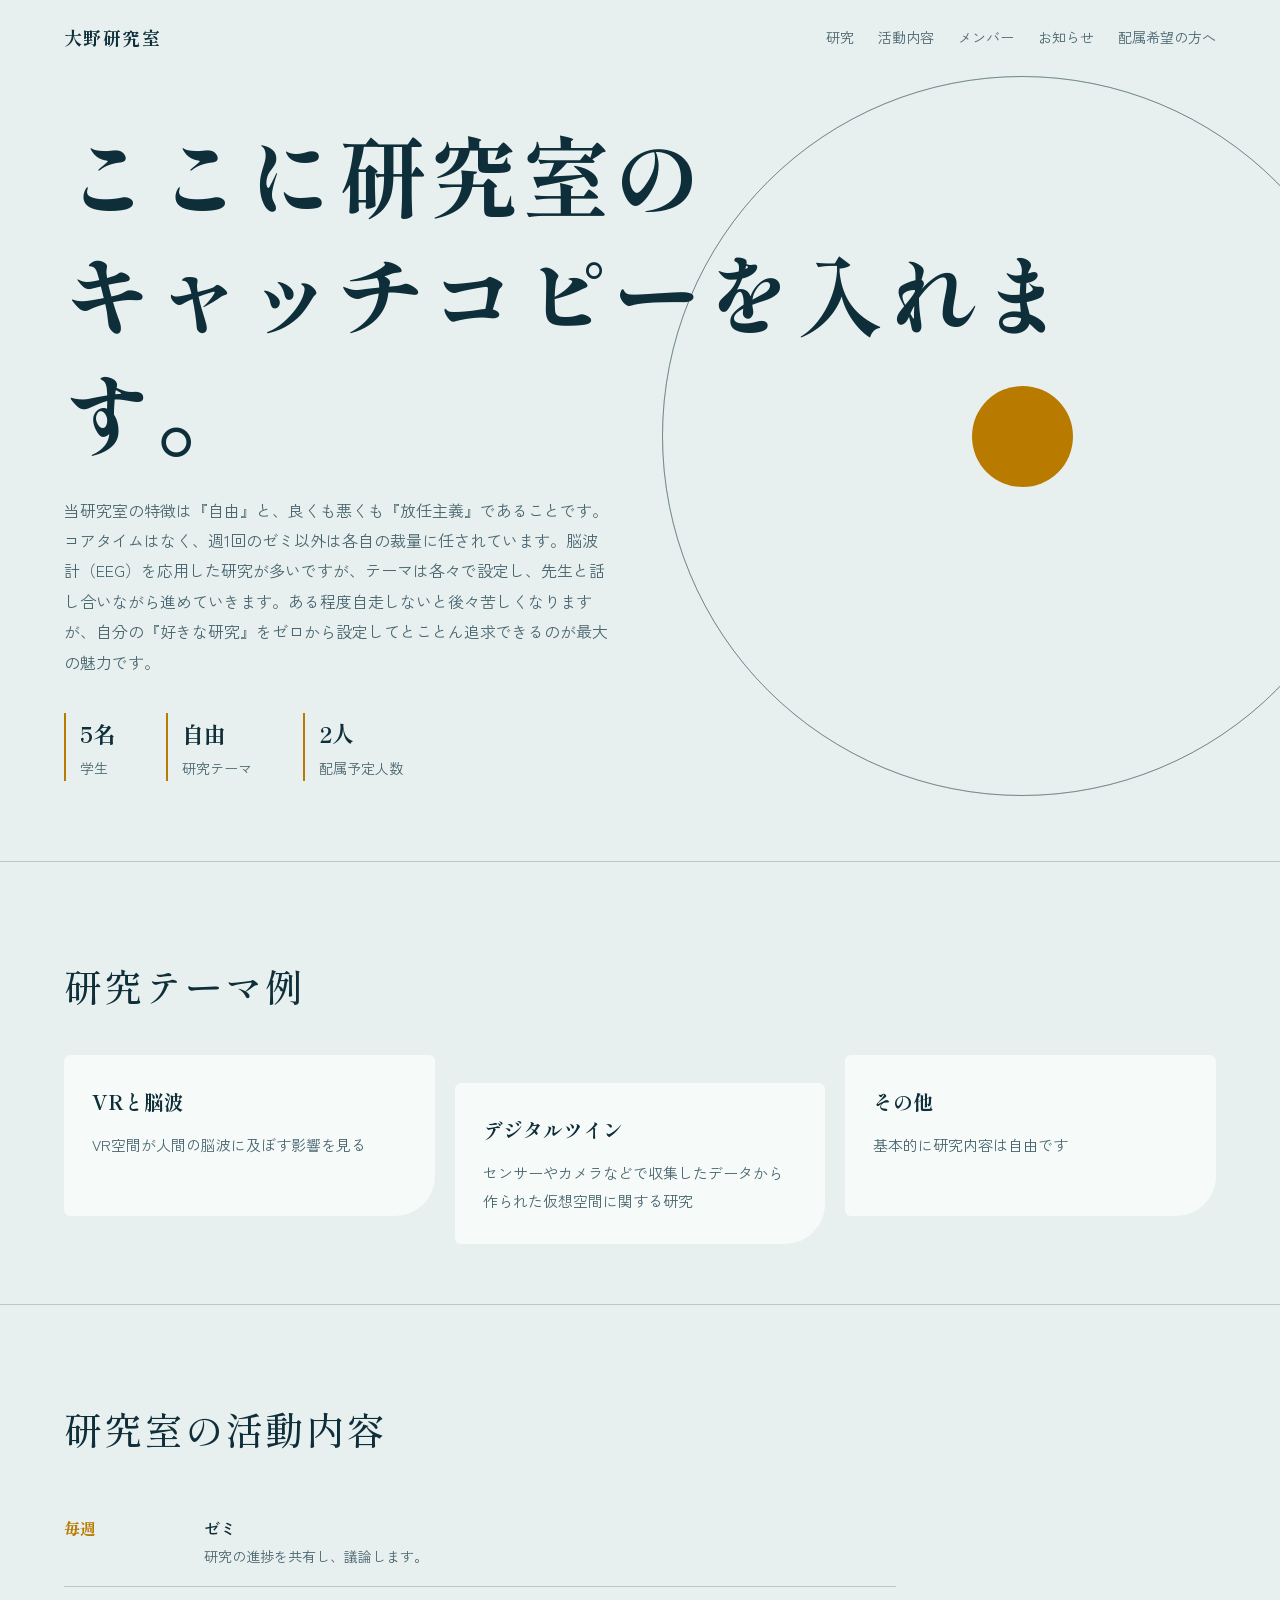
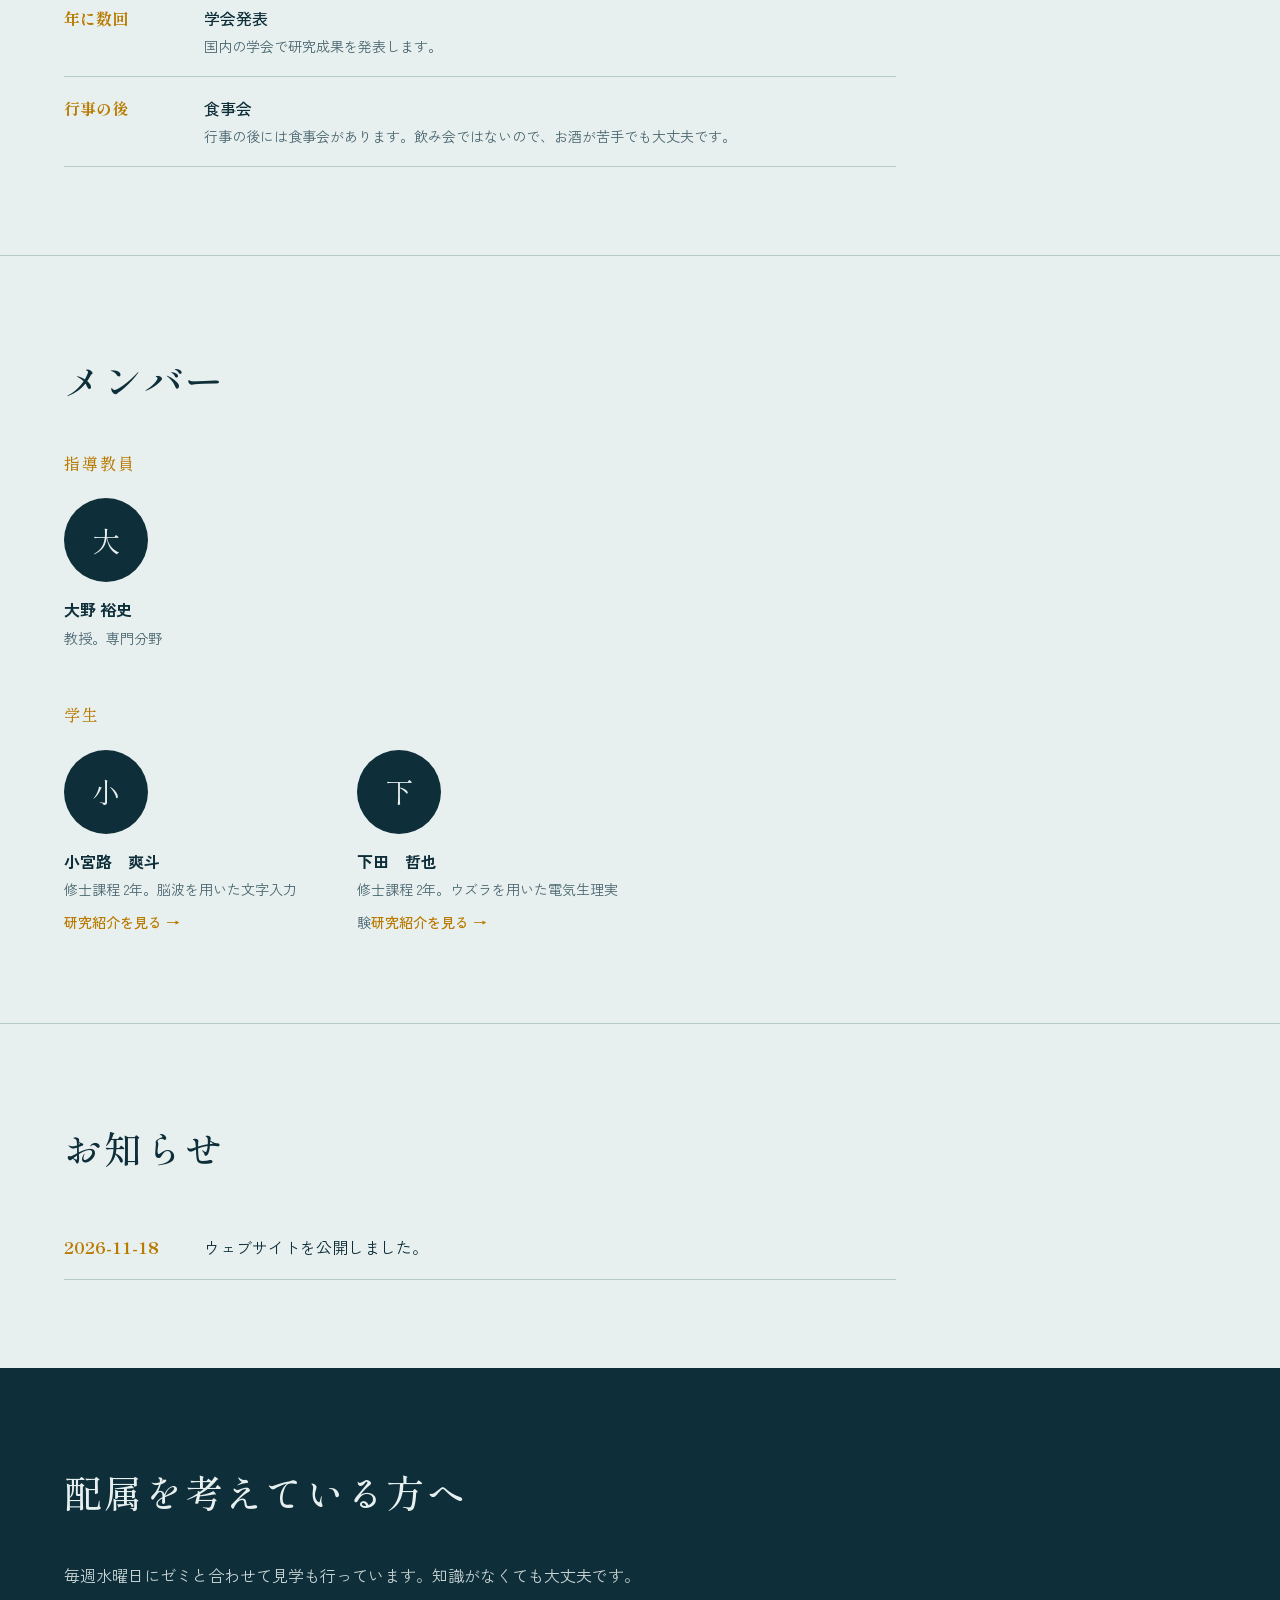
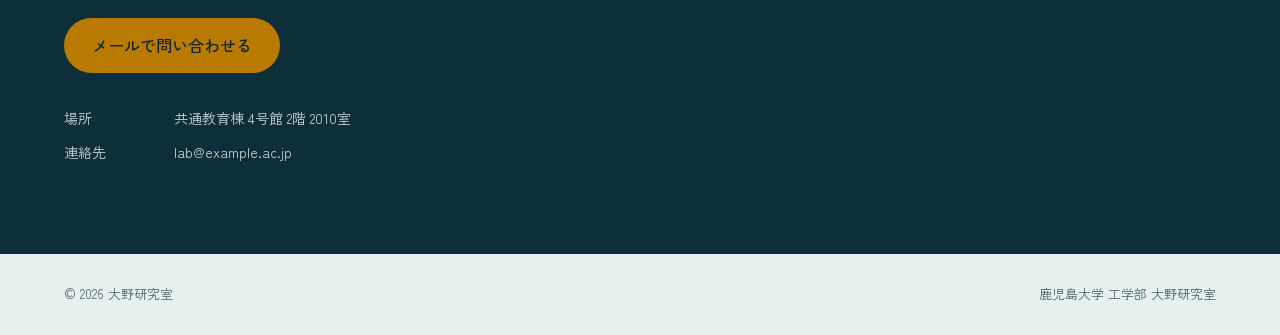
==== commit f59de3aa: "Update index.html" ====
--- a/index.html
+++ b/index.html
@@ -20,7 +20,7 @@
 const HOME = {
   hero: {
     title: "ここに研究室の\nキャッチコピーを入れます。",
-    text: "text: "当研究室の特徴は『自由』と、良くも悪くも『放任主義』であることです。コアタイムはなく、週1回のゼミ以外は各自の裁量に任されています。脳波計（EEG）を応用した研究が多いですが、テーマは各々で設定し、先生と話し合いながら進めていきます。ある程度自走しないと後々苦しくなりますが、自分の『好きな研究』をゼロから設定してとことん追求できるのが最大の魅力です。",",
+    text: "当研究室の特徴は『自由』と、良くも悪くも『放任主義』であることです。コアタイムはなく、週1回のゼミ以外は各自の裁量に任されています。脳波計（EEG）を応用した研究が多いですが、テーマは各々で設定し、先生と話し合いながら進めていきます。ある程度自走しないと後々苦しくなりますが、自分の『好きな研究』をゼロから設定してとことん追求できるのが最大の魅力です。",
     facts: [   // 数字などの一言紹介（不要なら削除）
       { value: "5名",   label: "学生" },
       { value: "自由",   label: "研究テーマ" },
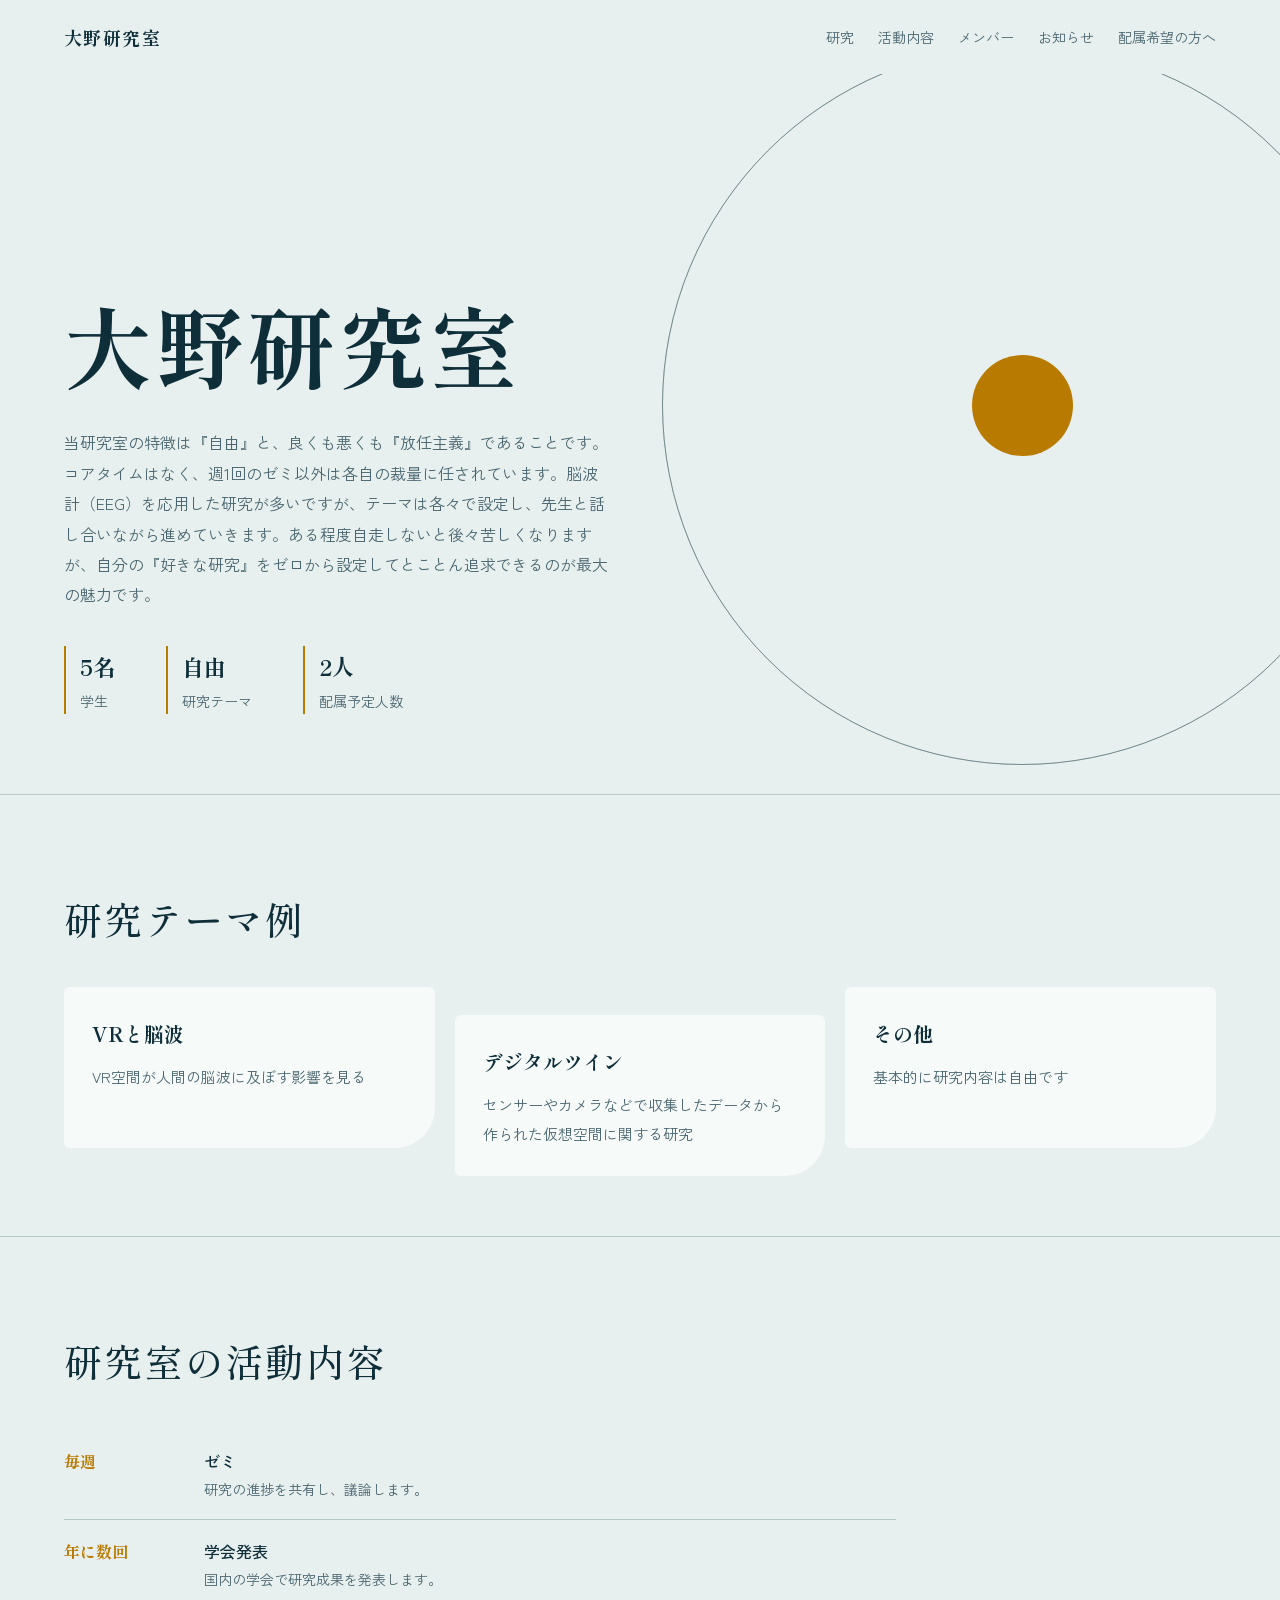
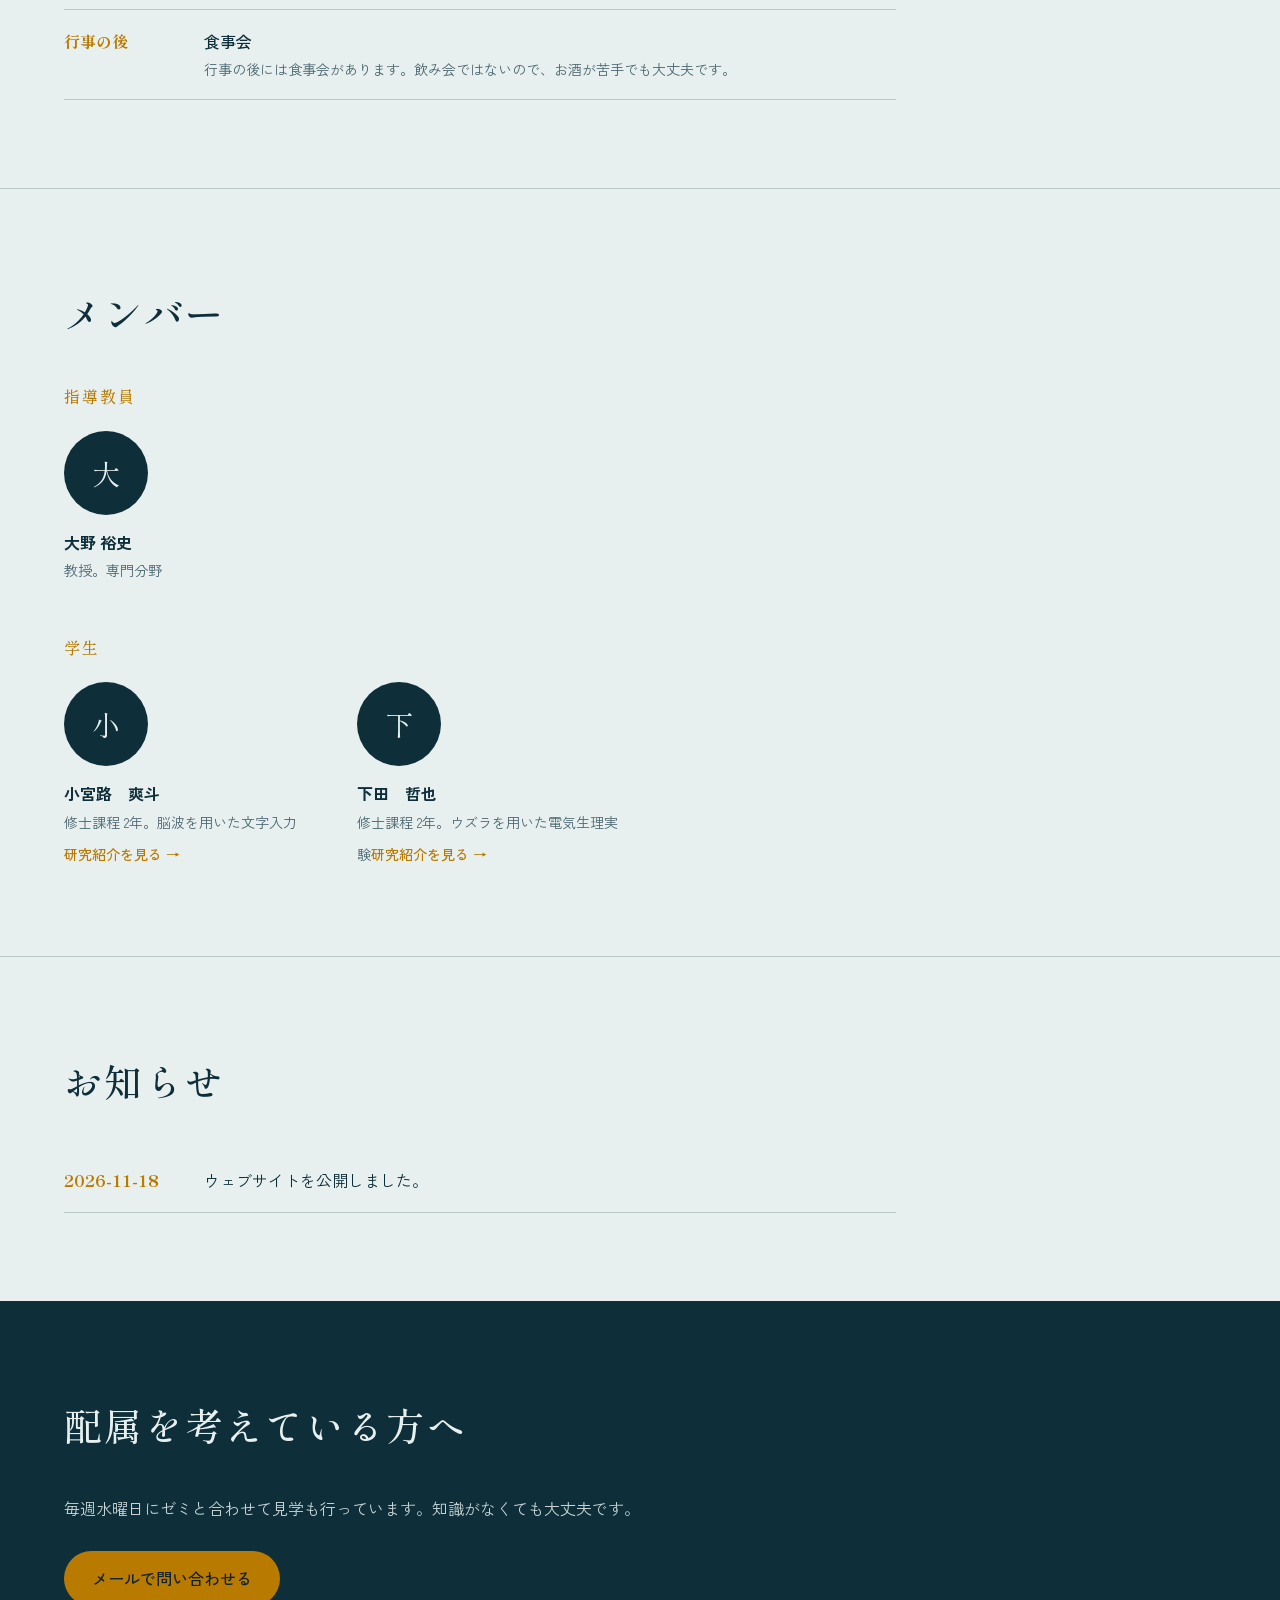
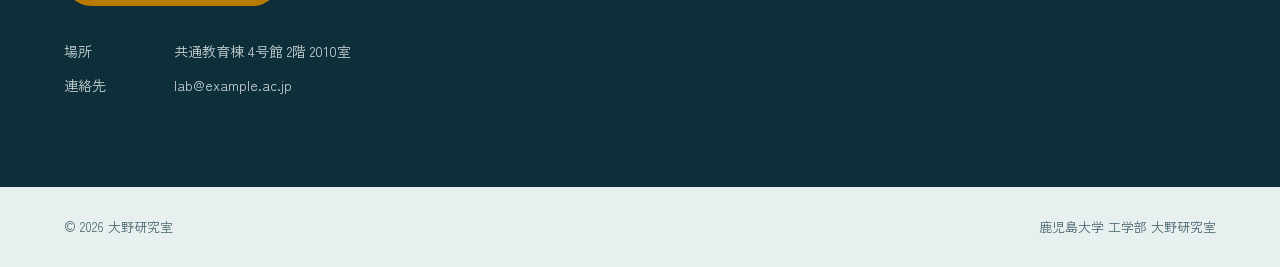
==== commit ea2ffdca: "Update index.html" ====
--- a/index.html
+++ b/index.html
@@ -19,7 +19,7 @@
    ===================================================== */
 const HOME = {
   hero: {
-    title: "ここに研究室の\nキャッチコピーを入れます。",
+    title: "大野研究室",
     text: "当研究室の特徴は『自由』と、良くも悪くも『放任主義』であることです。コアタイムはなく、週1回のゼミ以外は各自の裁量に任されています。脳波計（EEG）を応用した研究が多いですが、テーマは各々で設定し、先生と話し合いながら進めていきます。ある程度自走しないと後々苦しくなりますが、自分の『好きな研究』をゼロから設定してとことん追求できるのが最大の魅力です。",
     facts: [   // 数字などの一言紹介（不要なら削除）
       { value: "5名",   label: "学生" },
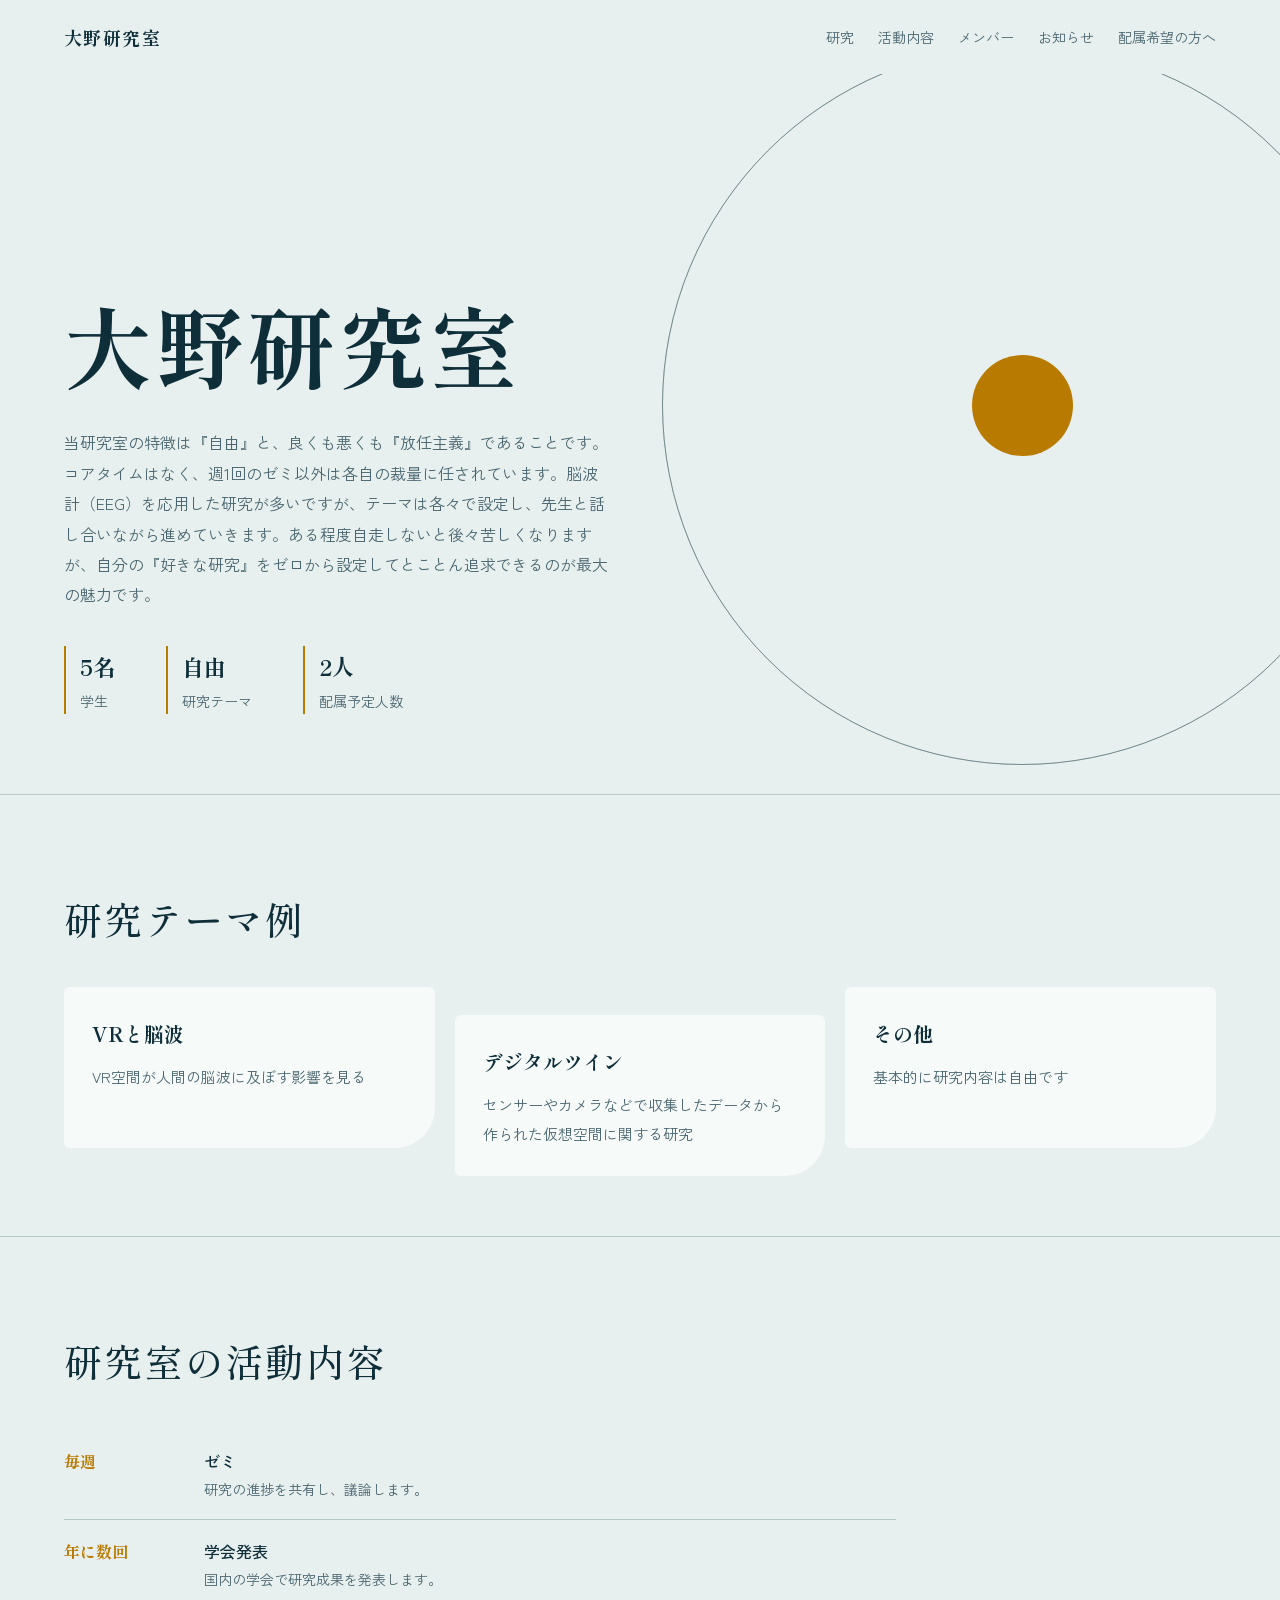
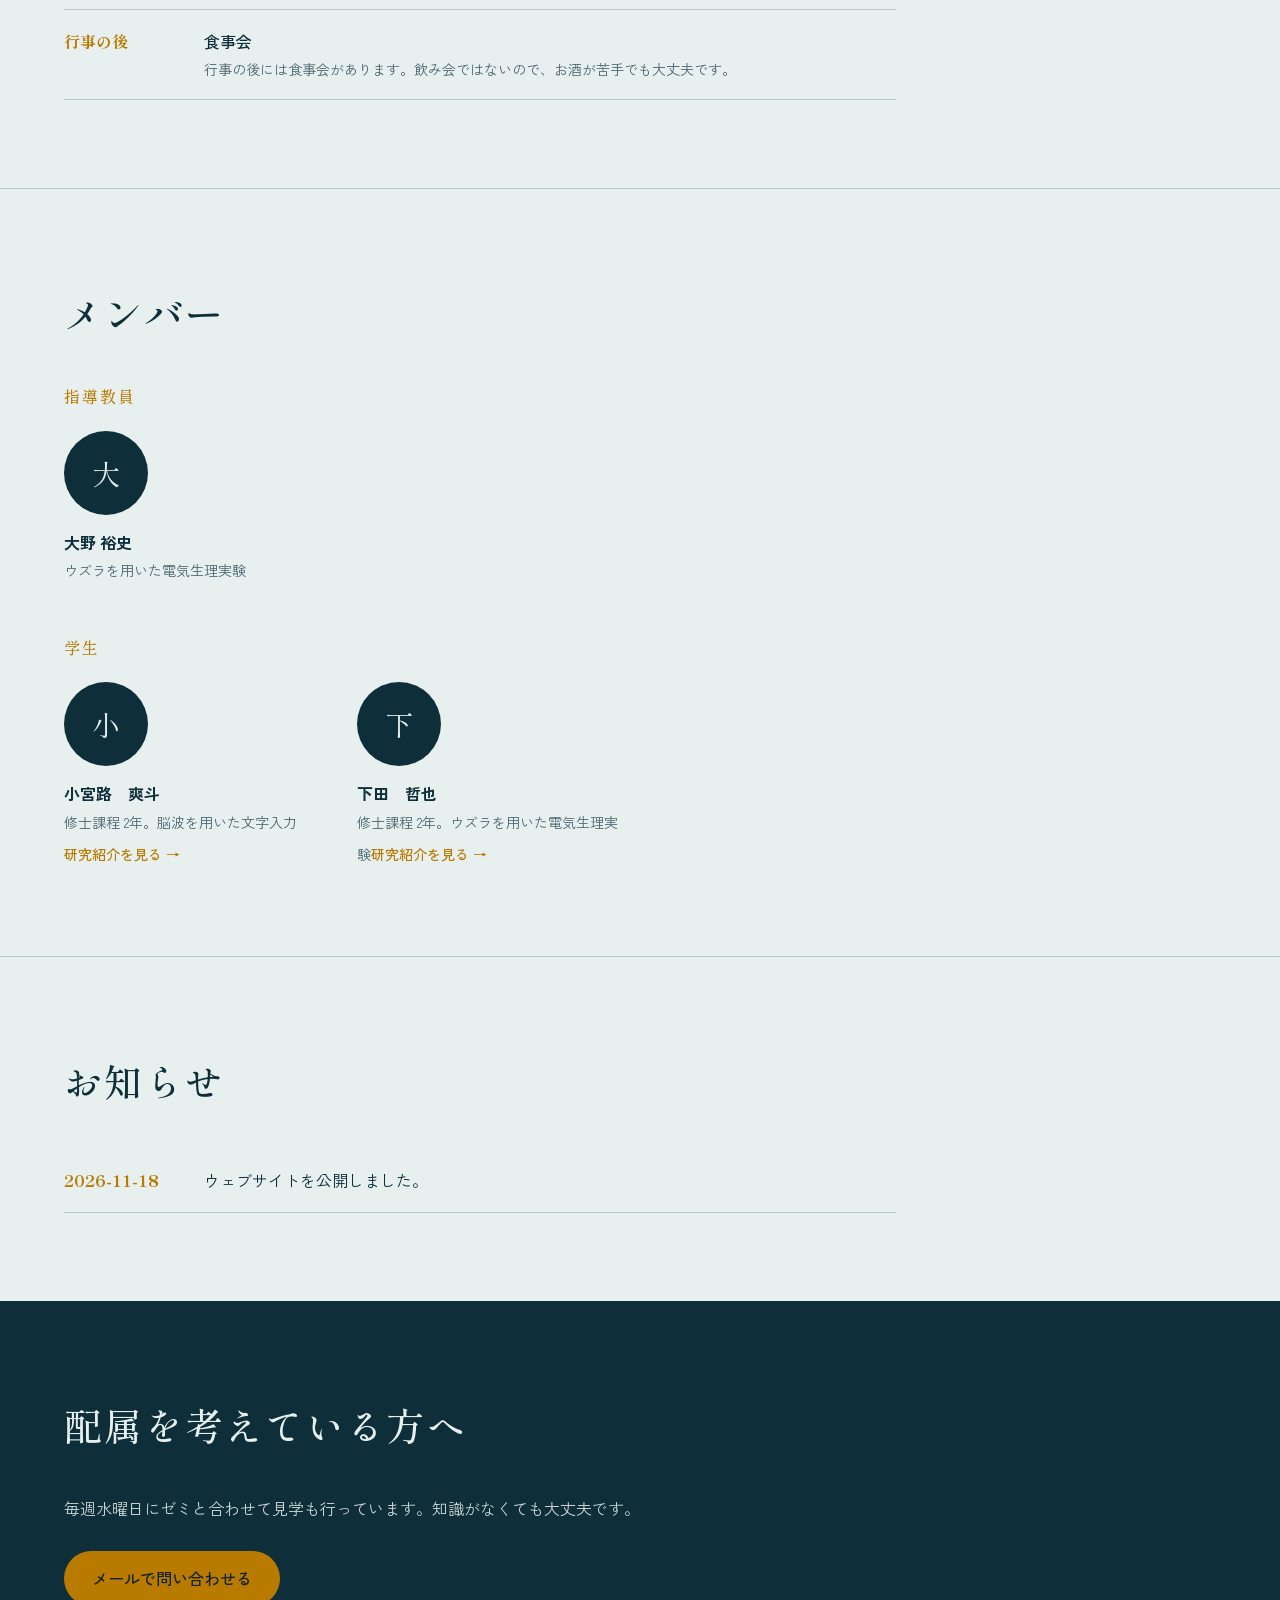
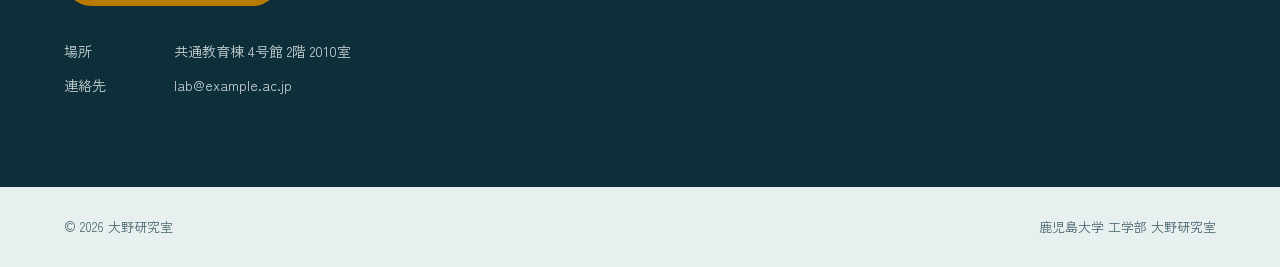
==== commit 7c74dead: "Update index.html" ====
--- a/index.html
+++ b/index.html
@@ -50,7 +50,7 @@
     title: "メンバー",
     // 指導教員（研究紹介ページへのリンクなし）
     advisorLabel: "指導教員",
-    advisor: { name: "大野 裕史", role: "教授。専門分野", photo: "" },
+    advisor: { name: "大野 裕史", role: "ウズラを用いた電気生理実験", photo: "" },
     // 学生（href の研究紹介ページへ移動できます）
     studentsLabel: "学生",
     students: [
